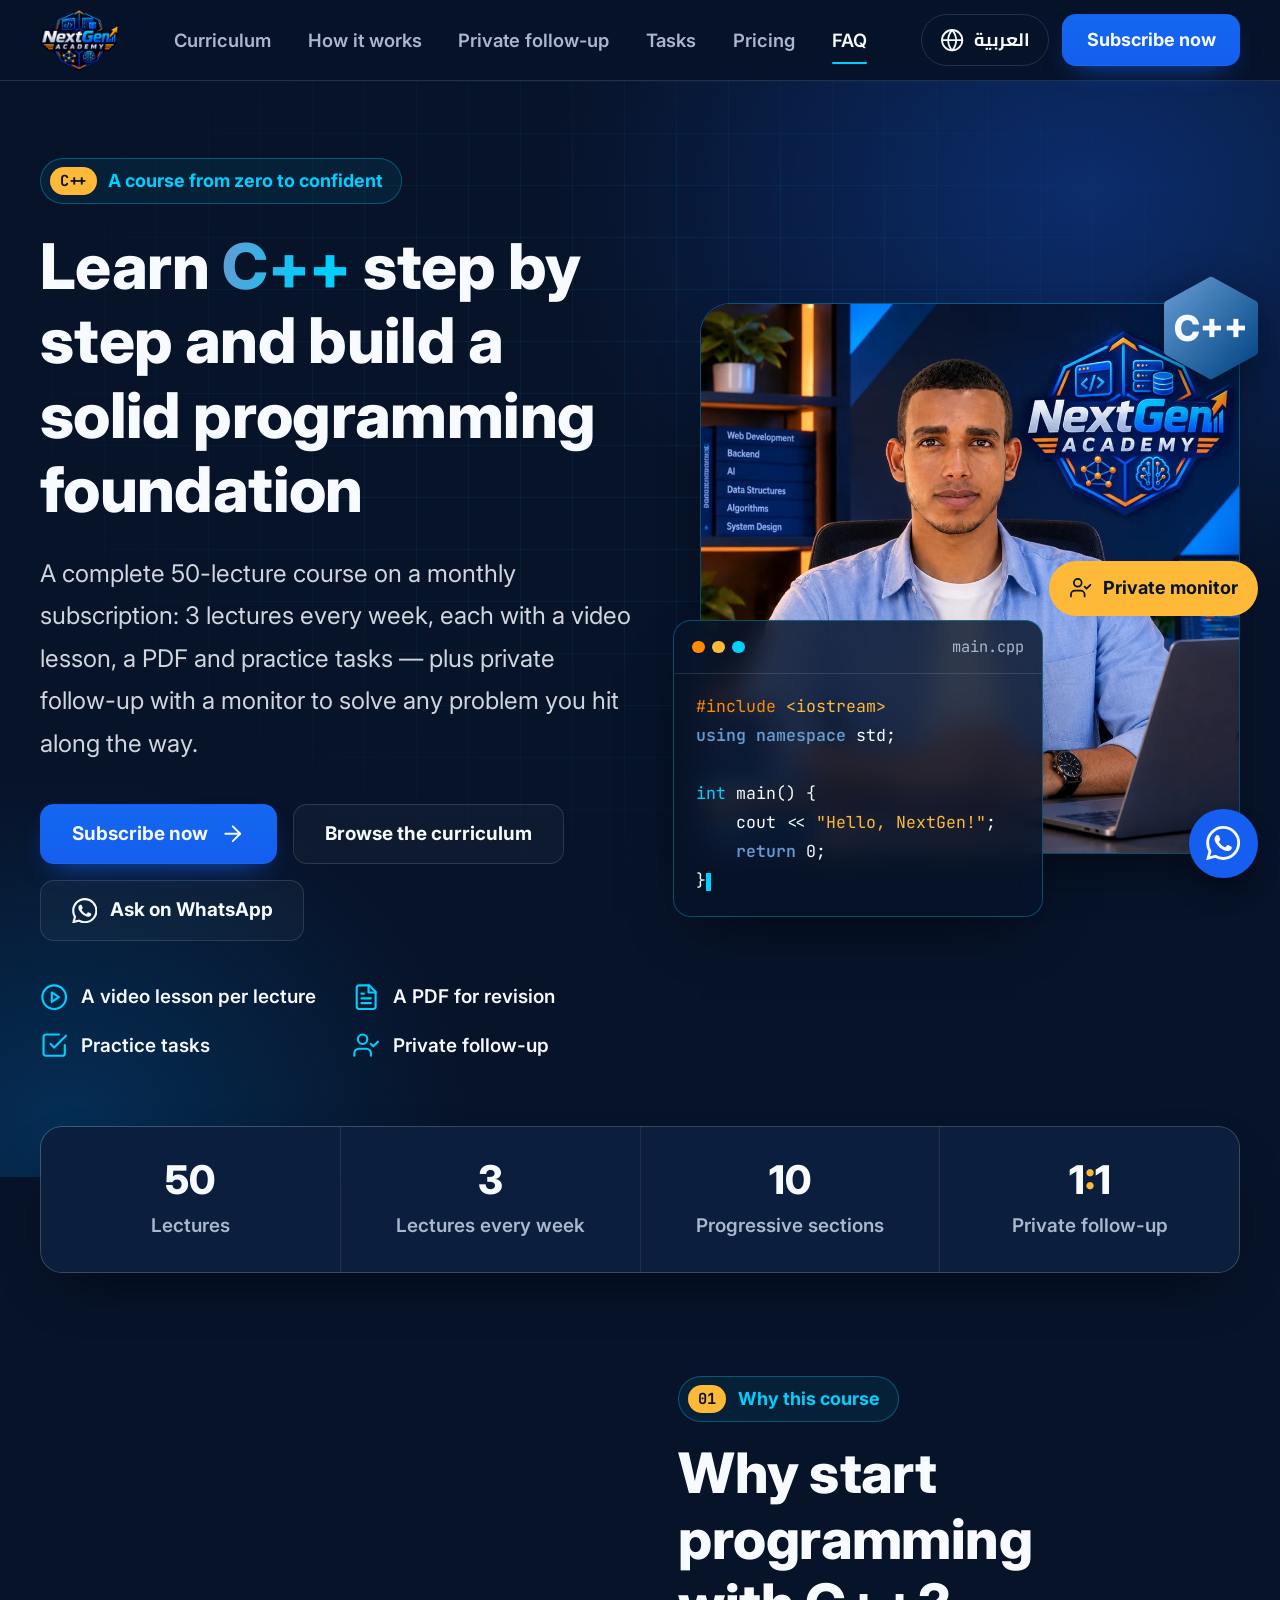
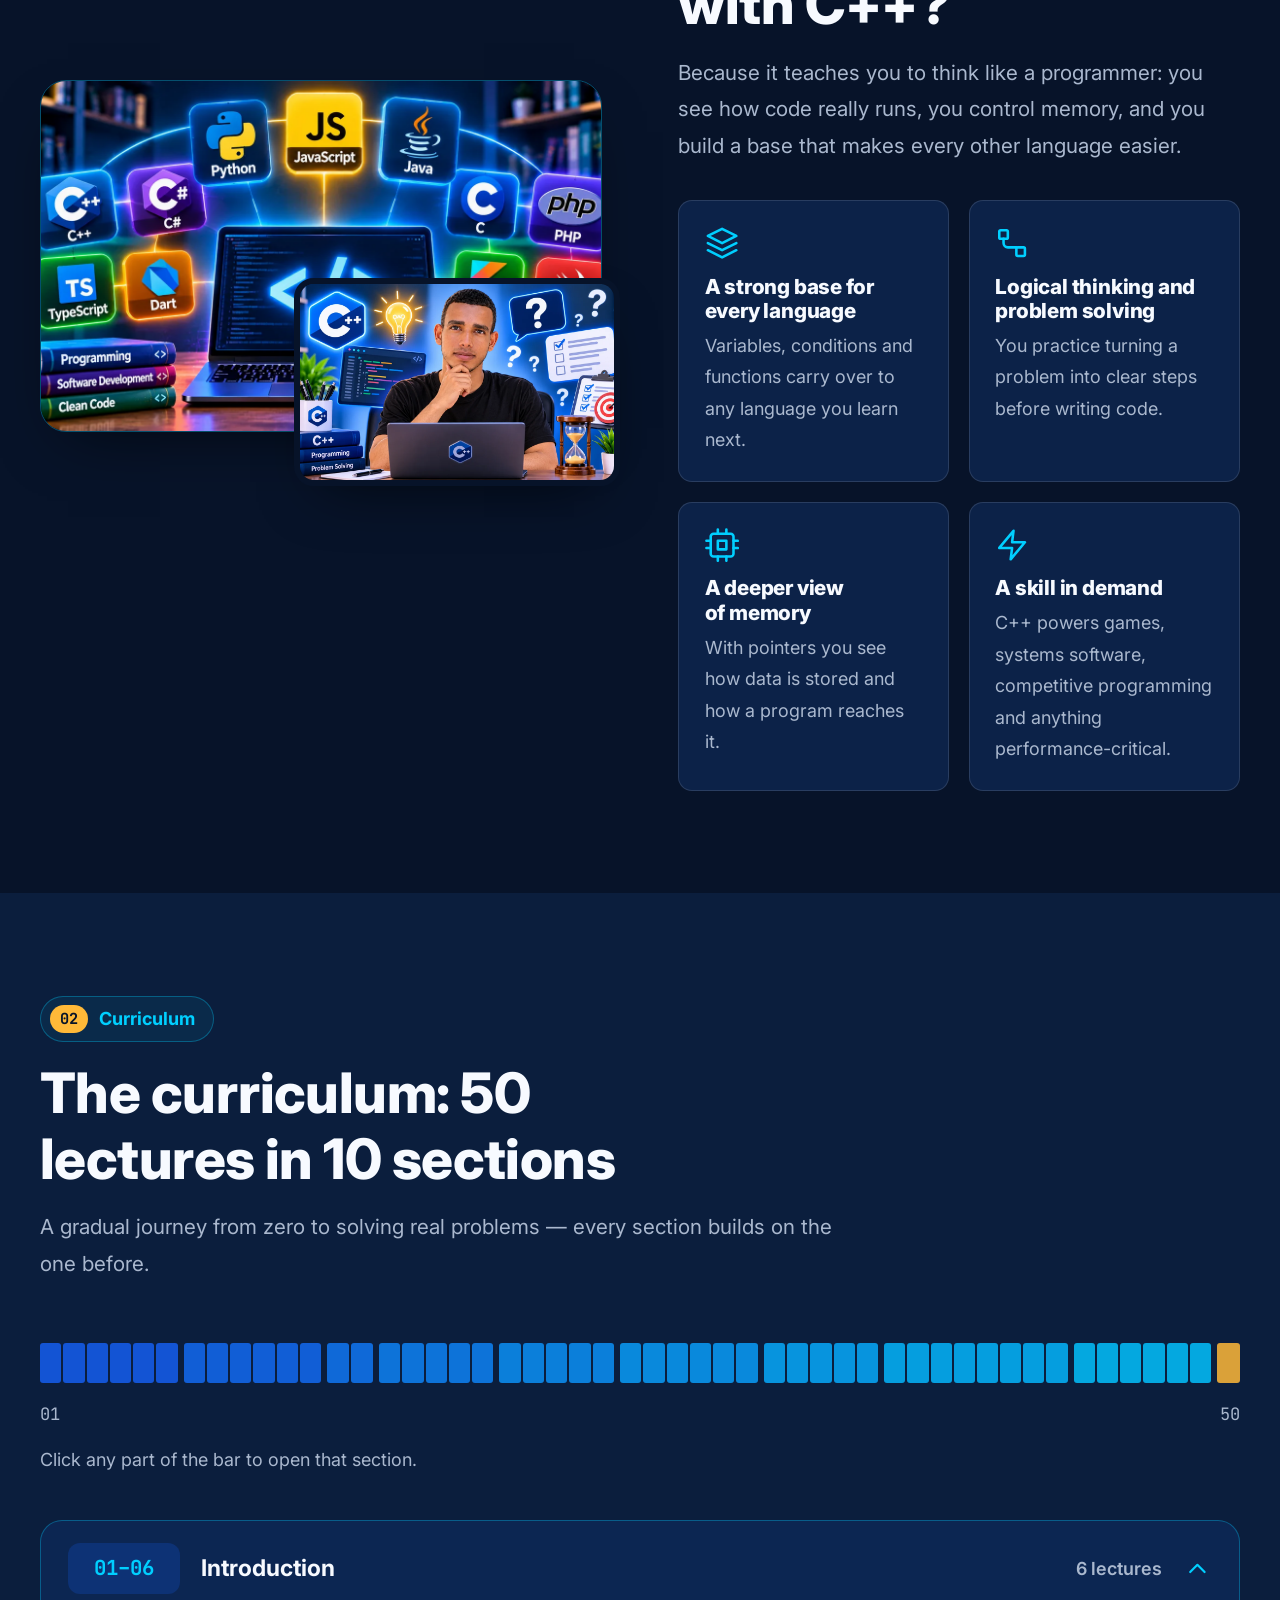
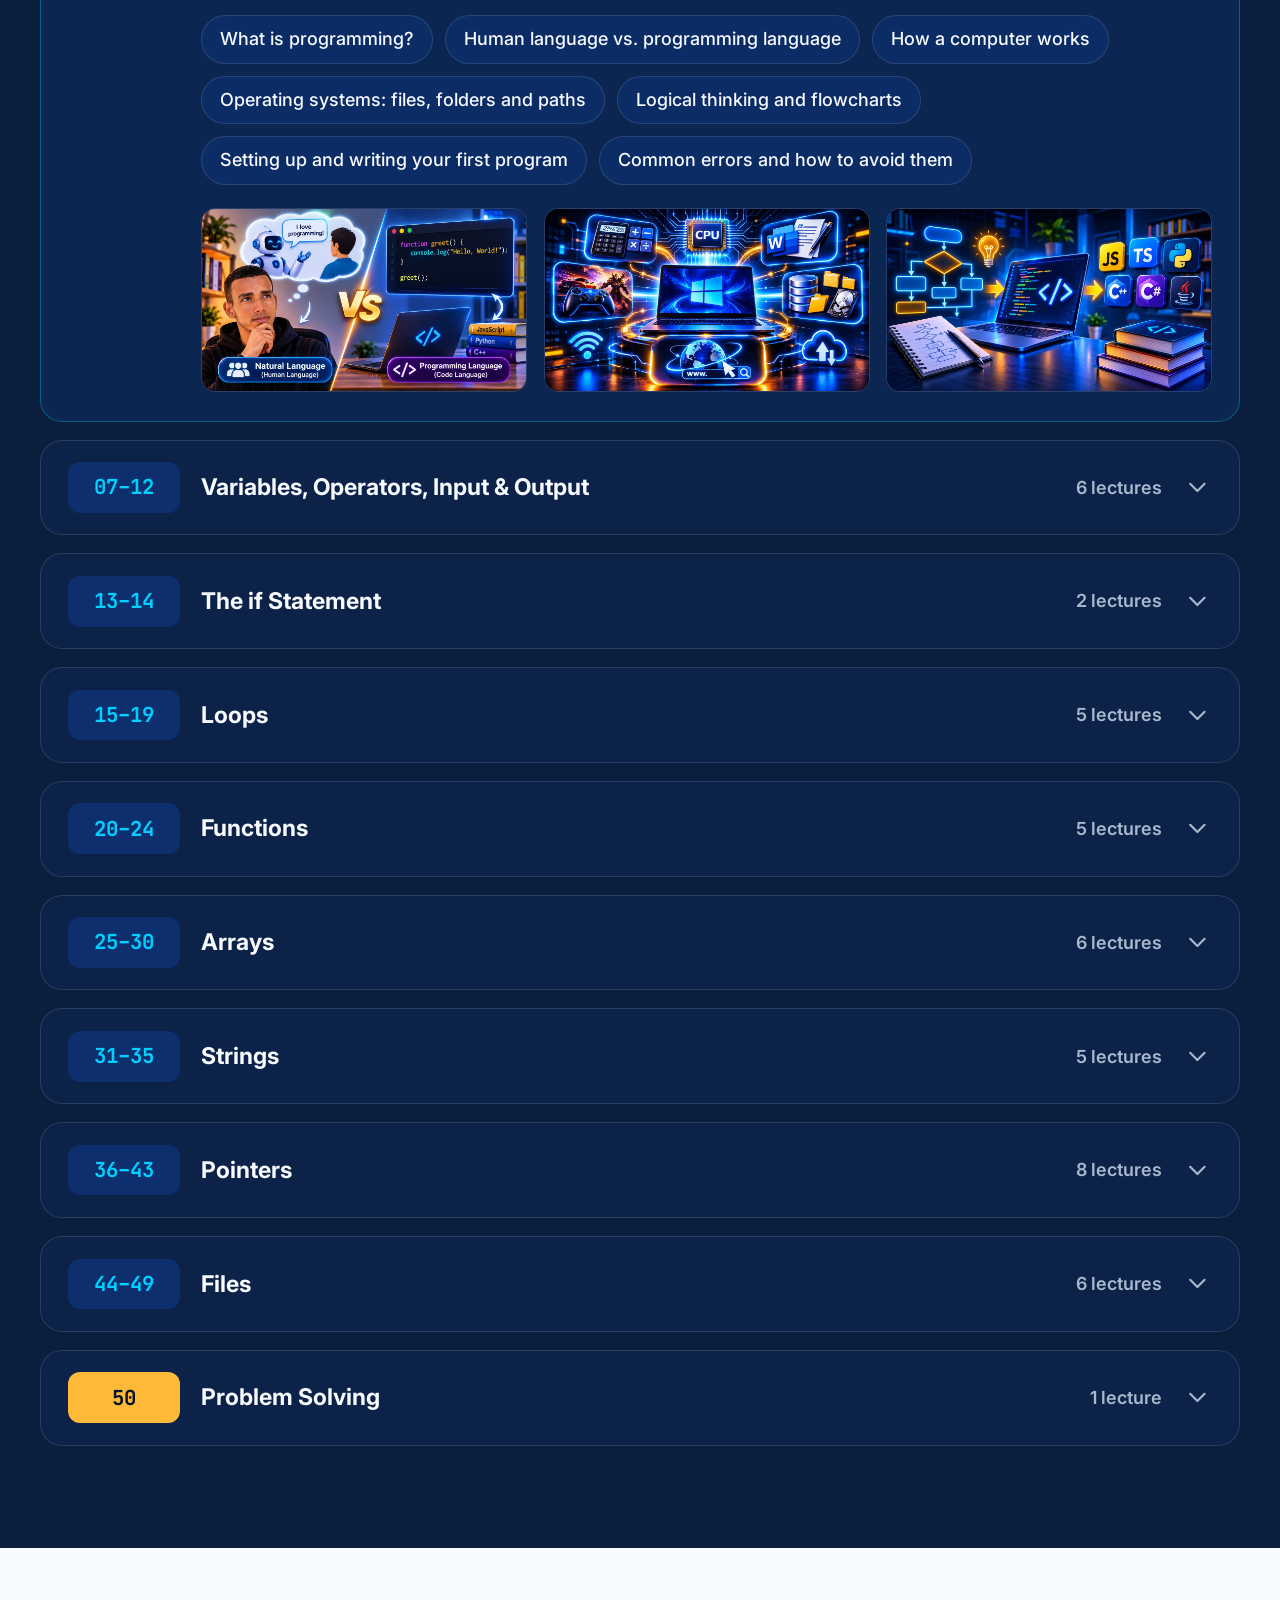
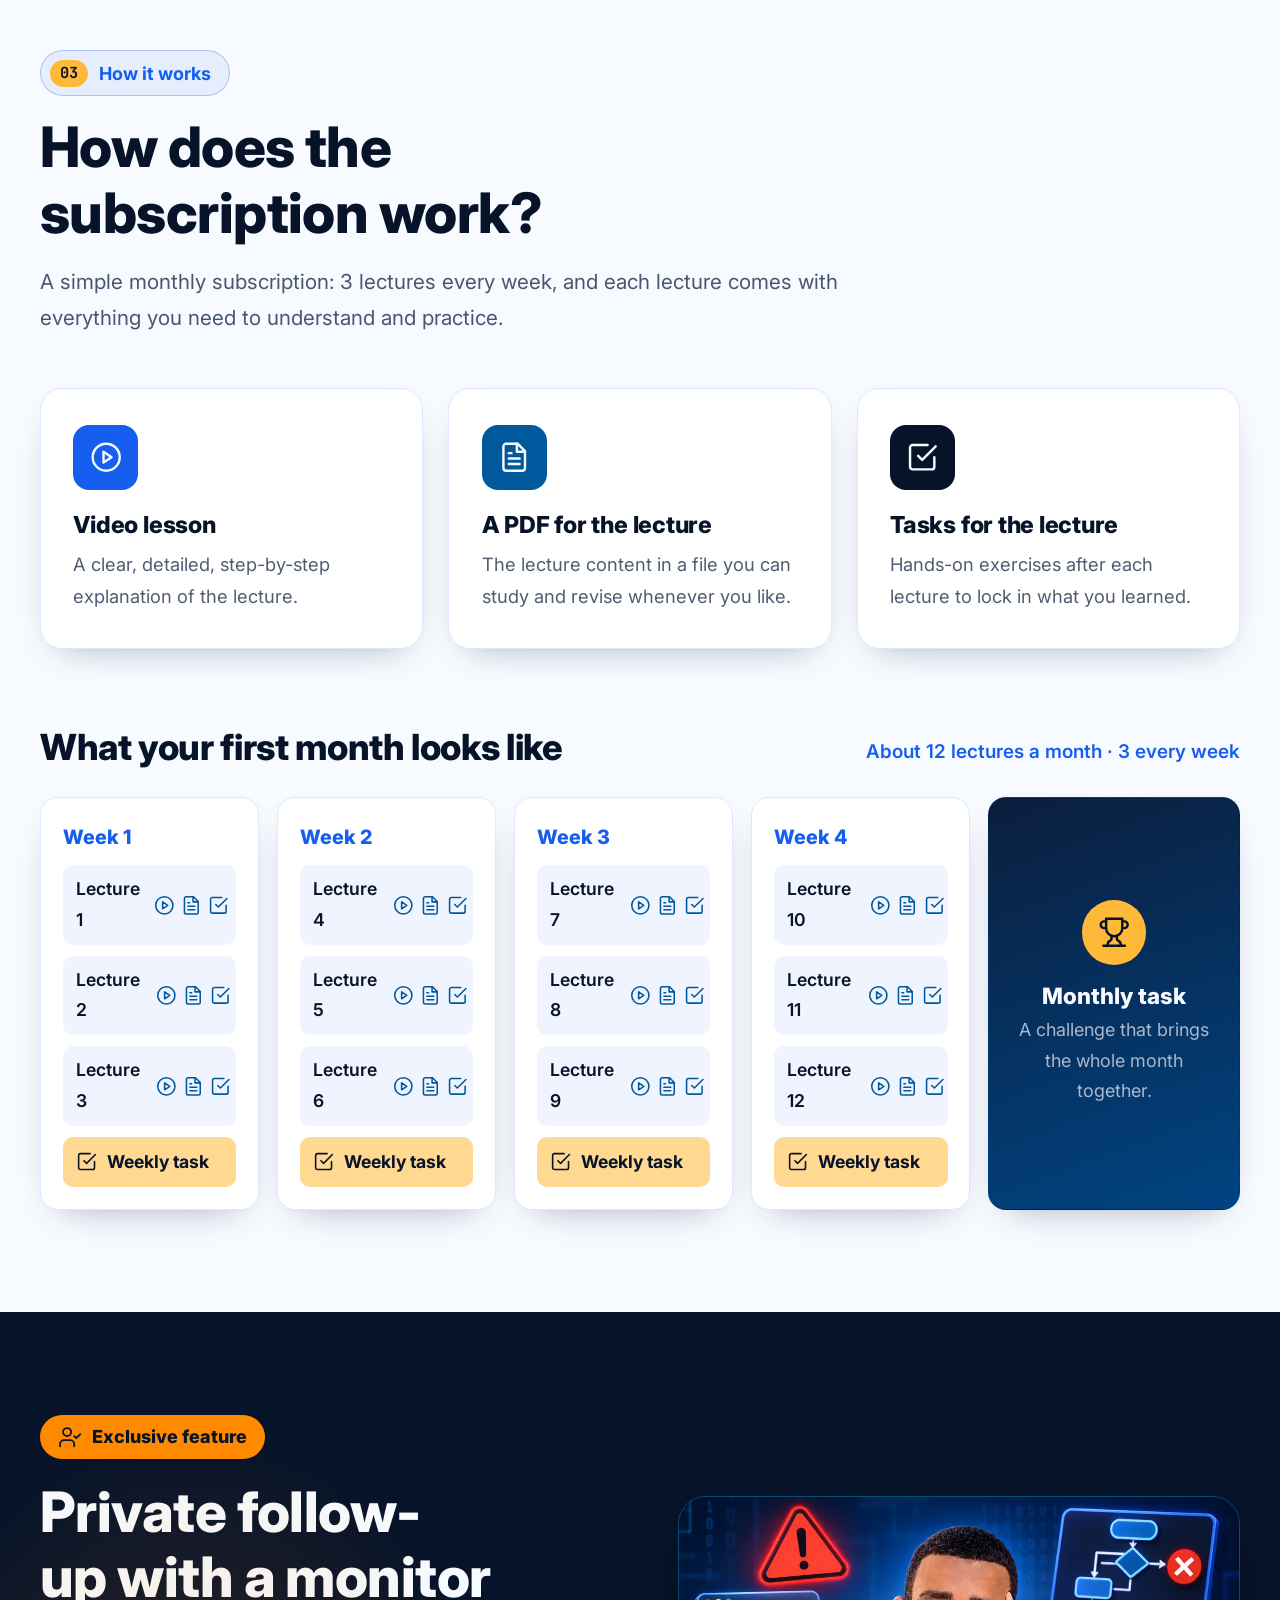
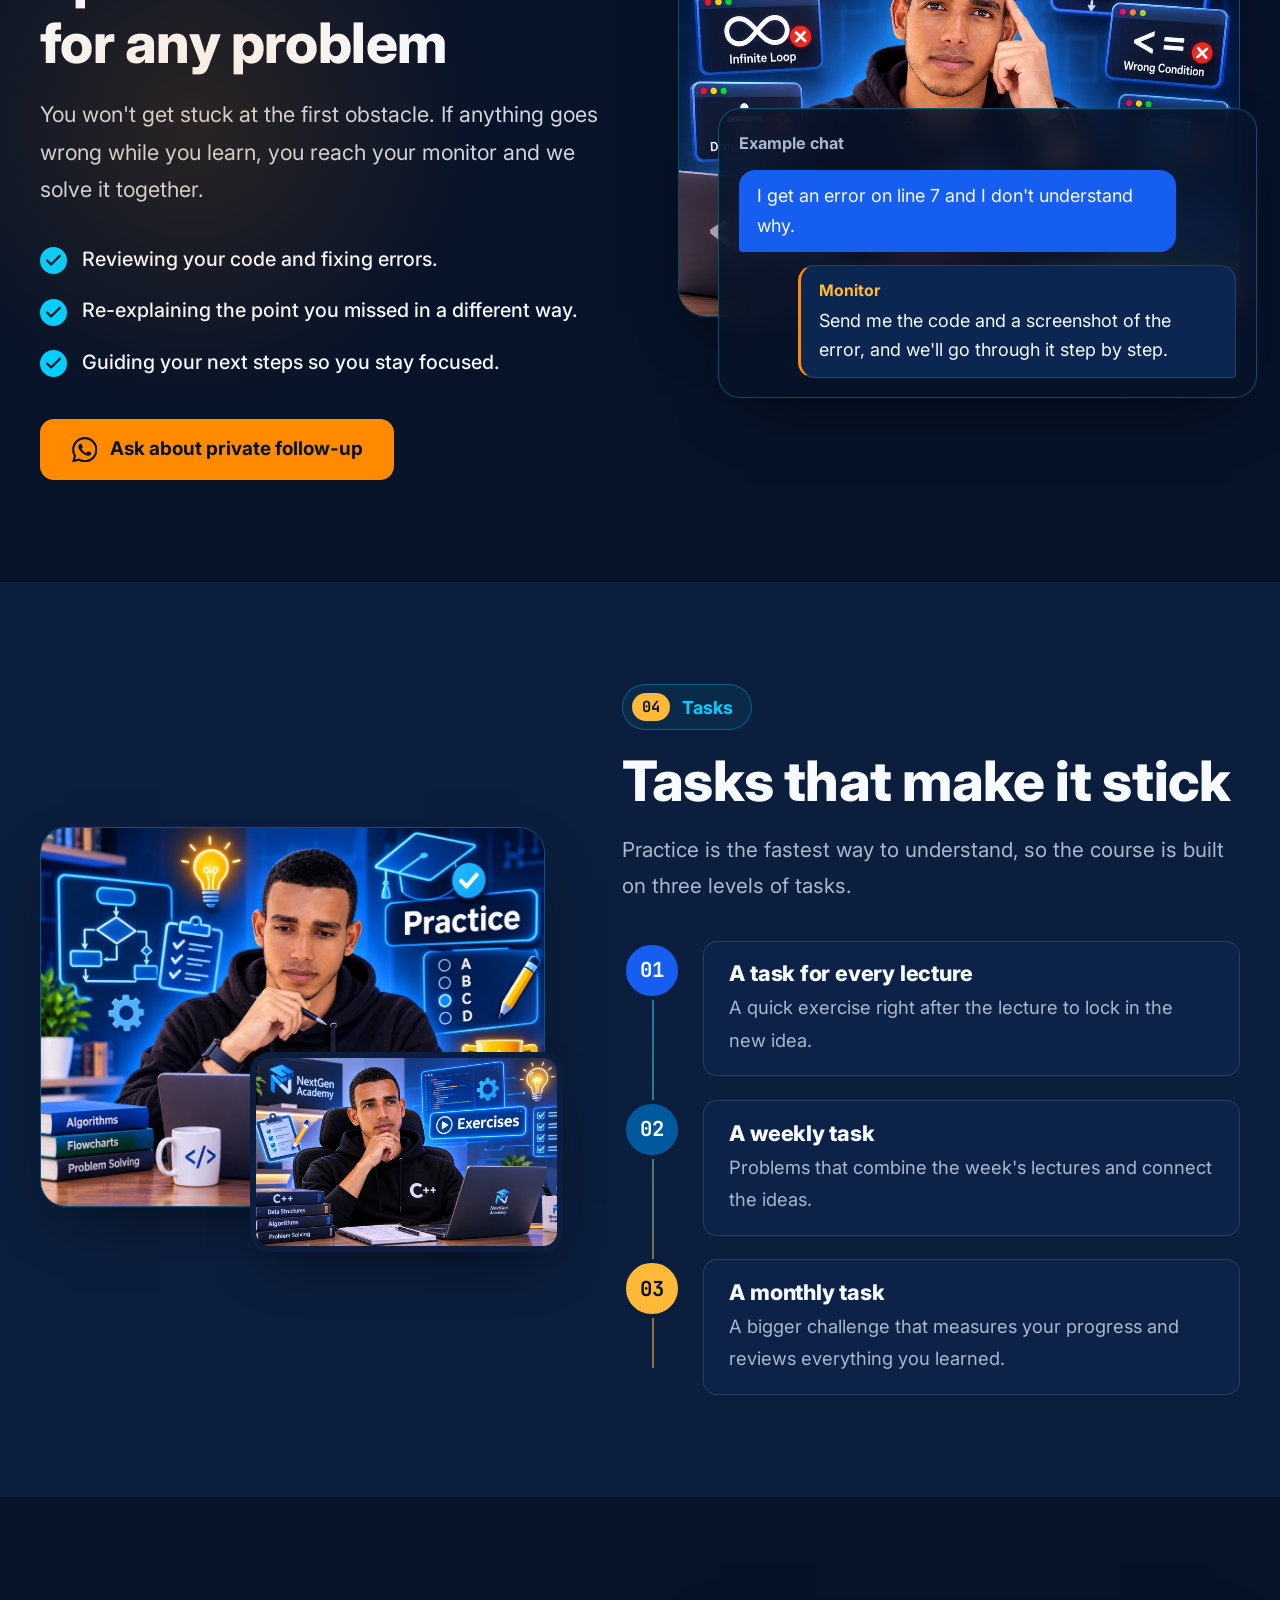
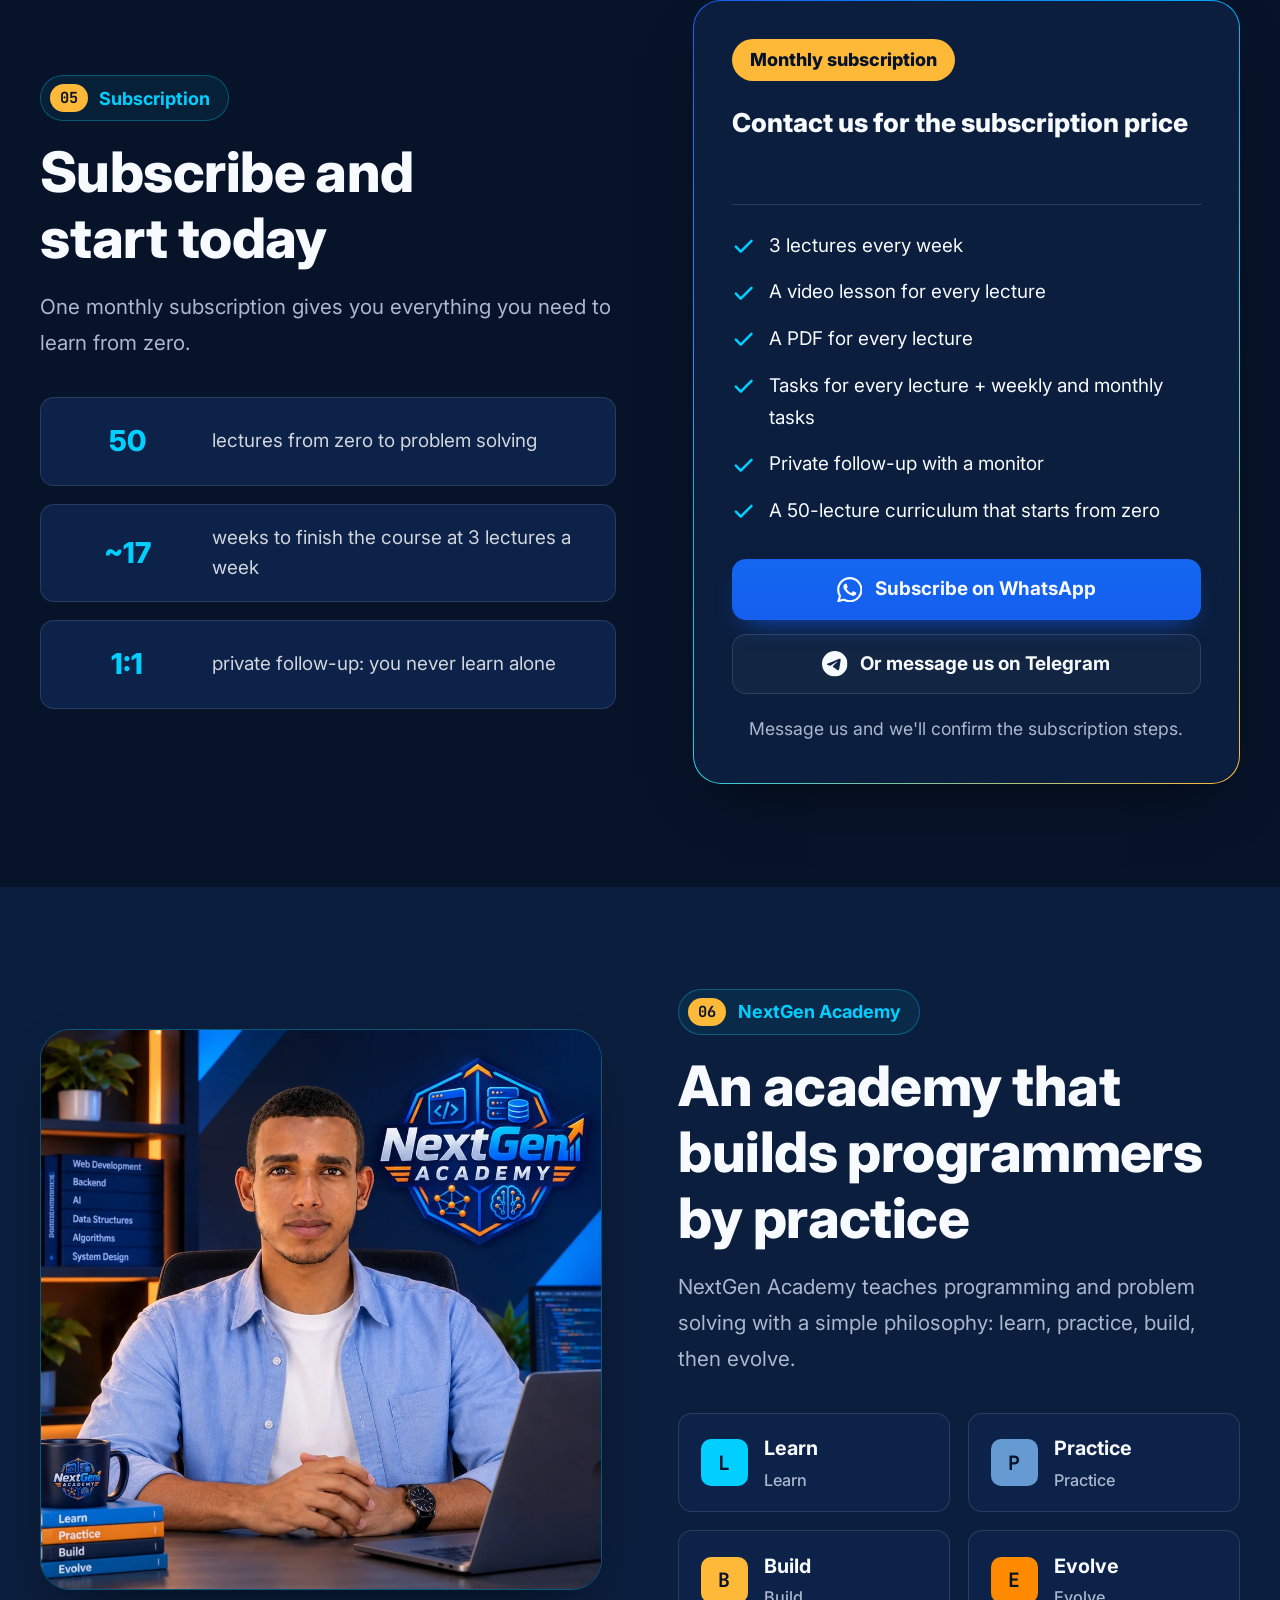
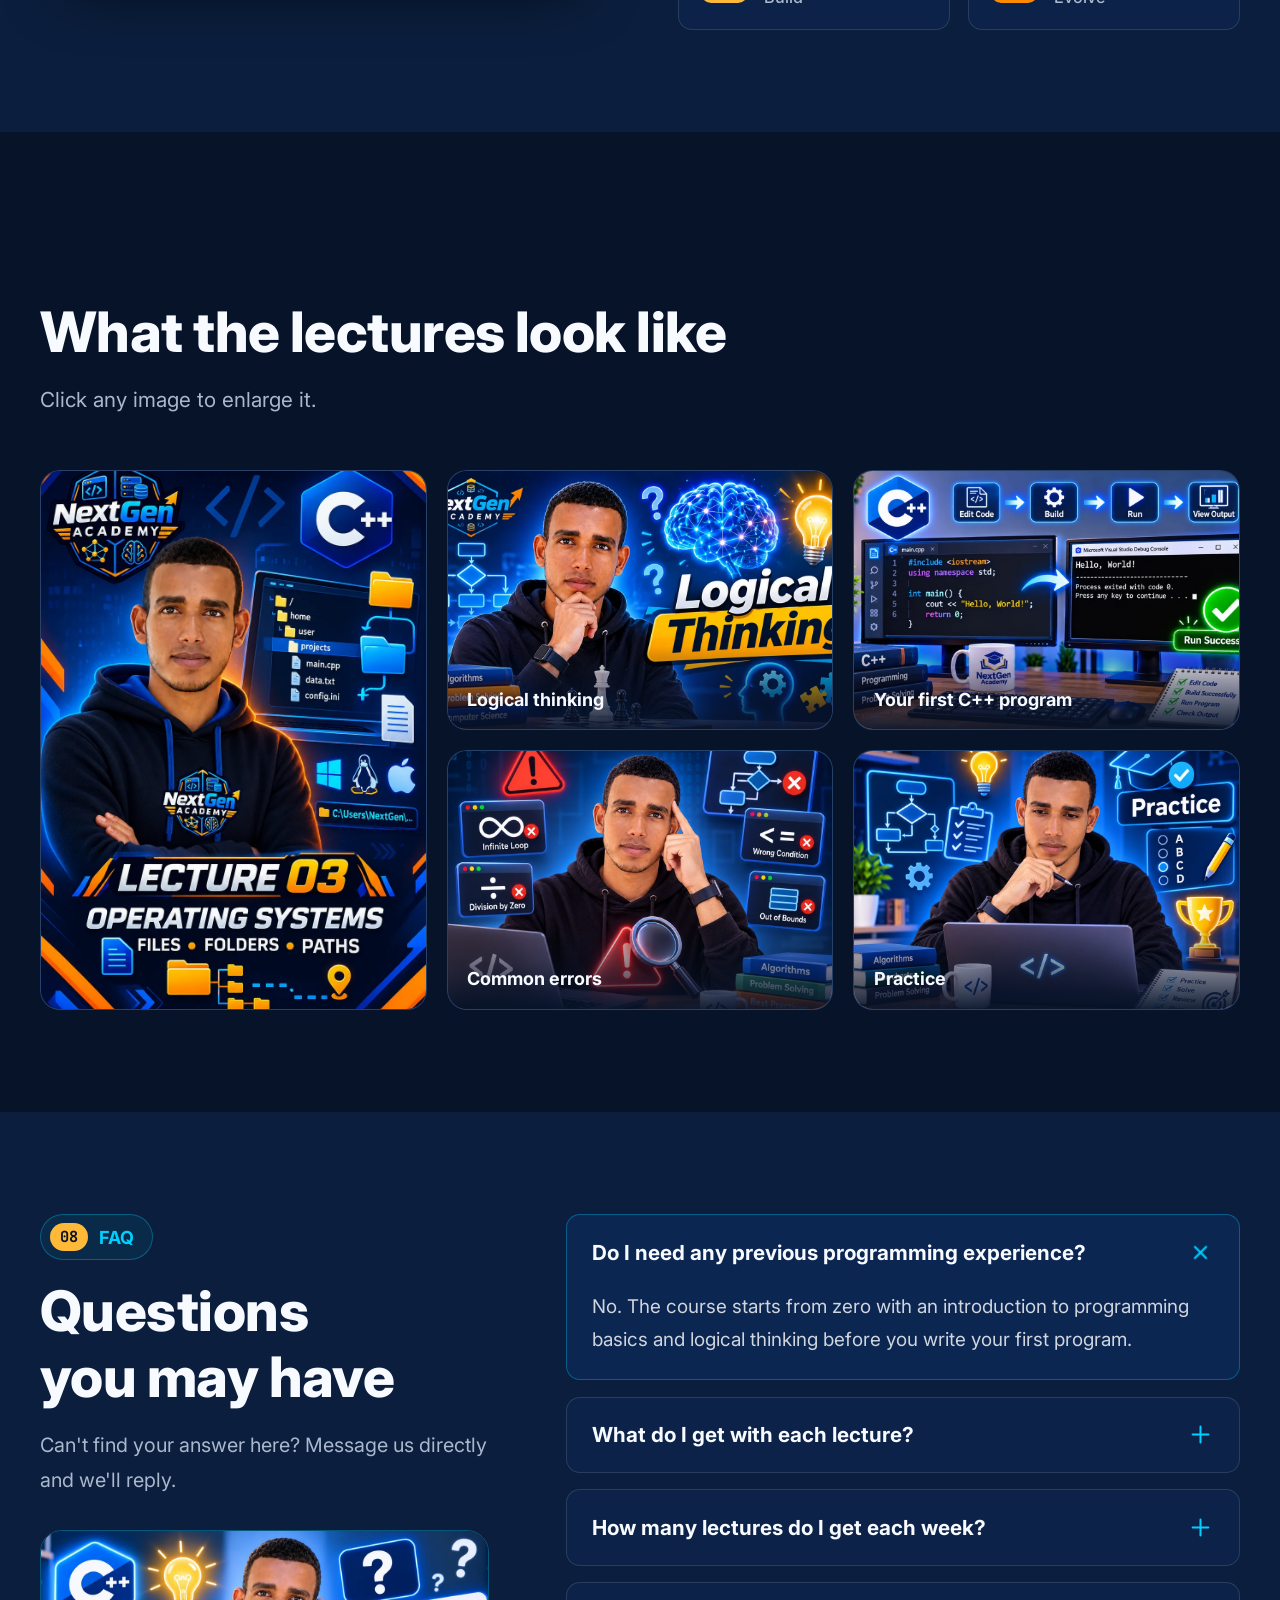
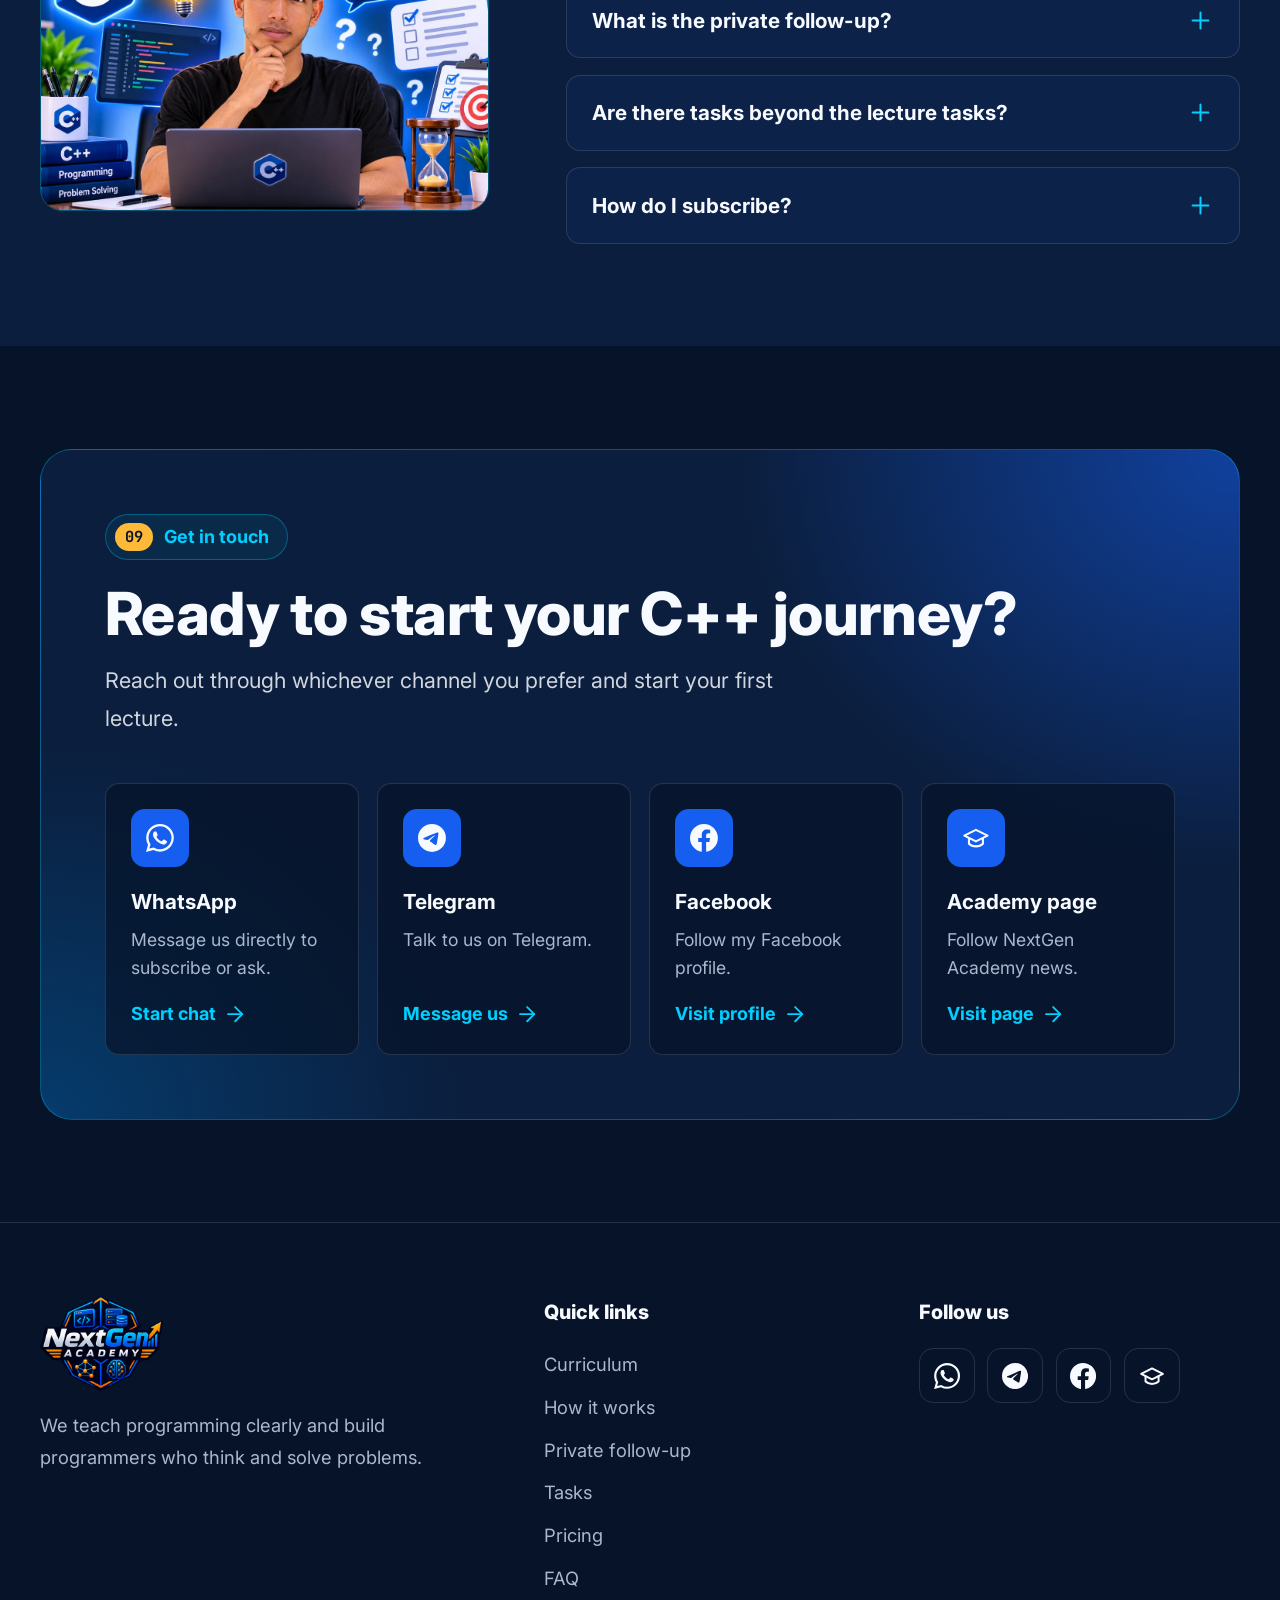
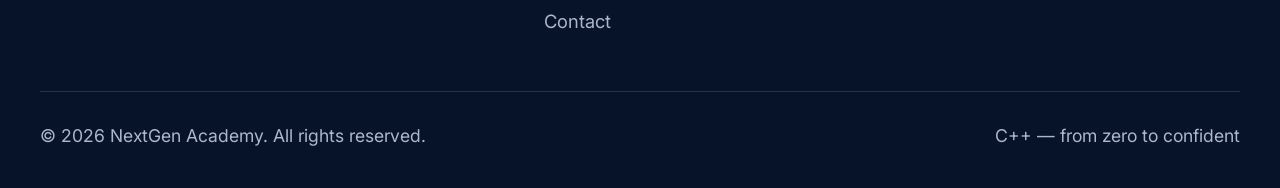
==== en.html @ 46f6c07d "Add files via upload" ====
<!DOCTYPE html>
<html lang="en" dir="ltr">
<head>
<meta charset="utf-8">
<meta name="viewport" content="width=device-width, initial-scale=1">
<title>C++ Course — From Zero to Confident | NextGen Academy</title>
<meta name="description" content="A complete 50-lecture C++ course: basics, variables, conditions, loops, functions, arrays, strings, pointers and files. Monthly subscription, 3 lectures a week (video + PDF + tasks) and private follow-up with a monitor.">
<meta name="theme-color" content="#071329">
<meta property="og:type" content="website">
<meta property="og:site_name" content="NextGen Academy">
<meta property="og:title" content="C++ Course — From Zero to Confident | NextGen Academy">
<meta property="og:description" content="50 lectures, 3 a week, video + PDF + tasks, and private follow-up with a monitor.">
<!-- بعد رفع الموقع: ضع هنا الرابط الكامل للصورة / After hosting, use the full image URL: https://YOUR-DOMAIN/assets/images/instructor.webp -->
<meta property="og:image" content="assets/images/instructor.webp">
<link rel="icon" type="image/png" href="assets/images/favicon.png">
<link rel="apple-touch-icon" href="assets/images/favicon.png">
<link rel="preconnect" href="https://fonts.googleapis.com">
<link rel="preconnect" href="https://fonts.gstatic.com" crossorigin>
<link href="https://fonts.googleapis.com/css2?family=Cairo:wght@400;500;600;700;800&family=Inter:wght@400;500;600;700;800&family=JetBrains+Mono:wght@500;700&display=swap" rel="stylesheet">
<link rel="stylesheet" href="css/style.css">
<script type="application/ld+json">
{"@context":"https://schema.org","@type":"Course","name":"C++ Course — From Zero to Confident","description":"A complete 50-lecture C++ course on a monthly subscription.","provider":{"@type":"Organization","name":"NextGen Academy"},"inLanguage":"en"}
</script>
</head>
<body>

<svg width="0" height="0" style="position:absolute" aria-hidden="true" focusable="false">
<symbol id="i-play" viewBox="0 0 24 24"><circle cx="12" cy="12" r="10"/><polygon points="10 8 16 12 10 16 10 8"/></symbol>
<symbol id="i-file" viewBox="0 0 24 24"><path d="M14.5 2H6a2 2 0 0 0-2 2v16a2 2 0 0 0 2 2h12a2 2 0 0 0 2-2V7.5L14.5 2z"/><polyline points="14 2 14 8 20 8"/><line x1="16" y1="13" x2="8" y2="13"/><line x1="16" y1="17" x2="8" y2="17"/><line x1="10" y1="9" x2="8" y2="9"/></symbol>
<symbol id="i-tasks" viewBox="0 0 24 24"><polyline points="9 11 12 14 22 4"/><path d="M21 12v7a2 2 0 0 1-2 2H5a2 2 0 0 1-2-2V5a2 2 0 0 1 2-2h11"/></symbol>
<symbol id="i-user" viewBox="0 0 24 24"><path d="M16 21v-2a4 4 0 0 0-4-4H6a4 4 0 0 0-4 4v2"/><circle cx="9" cy="7" r="4"/><polyline points="16 11 18 13 22 9"/></symbol>
<symbol id="i-arrow" viewBox="0 0 24 24"><line x1="5" y1="12" x2="19" y2="12"/><polyline points="12 5 19 12 12 19"/></symbol>
<symbol id="i-check" viewBox="0 0 24 24"><polyline points="20 6 9 17 4 12"/></symbol>
<symbol id="i-menu" viewBox="0 0 24 24"><line x1="3" y1="12" x2="21" y2="12"/><line x1="3" y1="6" x2="21" y2="6"/><line x1="3" y1="18" x2="21" y2="18"/></symbol>
<symbol id="i-x" viewBox="0 0 24 24"><line x1="18" y1="6" x2="6" y2="18"/><line x1="6" y1="6" x2="18" y2="18"/></symbol>
<symbol id="i-plus" viewBox="0 0 24 24"><line x1="12" y1="5" x2="12" y2="19"/><line x1="5" y1="12" x2="19" y2="12"/></symbol>
<symbol id="i-chev" viewBox="0 0 24 24"><polyline points="6 9 12 15 18 9"/></symbol>
<symbol id="i-cap" viewBox="0 0 24 24"><path d="M22 10 12 5 2 10l10 5 10-5z"/><path d="M6 12v5c3 3 9 3 12 0v-5"/></symbol>
<symbol id="i-trophy" viewBox="0 0 24 24"><path d="M6 9H4.5a2.5 2.5 0 0 1 0-5H6"/><path d="M18 9h1.5a2.5 2.5 0 0 0 0-5H18"/><path d="M4 22h16"/><path d="M10 14.66V17c0 .55-.47.98-.97 1.21C7.85 18.75 7 20.24 7 22"/><path d="M14 14.66V17c0 .55.47.98.97 1.21C16.15 18.75 17 20.24 17 22"/><path d="M18 2H6v7a6 6 0 0 0 12 0V2Z"/></symbol>
<symbol id="i-globe" viewBox="0 0 24 24"><circle cx="12" cy="12" r="10"/><line x1="2" y1="12" x2="22" y2="12"/><path d="M12 2a15.3 15.3 0 0 1 4 10 15.3 15.3 0 0 1-4 10 15.3 15.3 0 0 1-4-10 15.3 15.3 0 0 1 4-10z"/></symbol>
<symbol id="i-layers" viewBox="0 0 24 24"><polygon points="12 2 2 7 12 12 22 7 12 2"/><polyline points="2 17 12 22 22 17"/><polyline points="2 12 12 17 22 12"/></symbol>
<symbol id="i-flow" viewBox="0 0 24 24"><rect x="3" y="3" width="6" height="6" rx="1"/><rect x="15" y="15" width="6" height="6" rx="1"/><path d="M6 9v3a3 3 0 0 0 3 3h6"/></symbol>
<symbol id="i-cpu" viewBox="0 0 24 24"><rect x="4" y="4" width="16" height="16" rx="2"/><rect x="9" y="9" width="6" height="6"/><path d="M9 1v3M15 1v3M9 20v3M15 20v3M20 9h3M20 14h3M1 9h3M1 14h3"/></symbol>
<symbol id="i-zap" viewBox="0 0 24 24"><polygon points="13 2 3 14 12 14 11 22 21 10 12 10 13 2"/></symbol>
<symbol id="i-wa" viewBox="0 0 24 24"><path d="M17.472 14.382c-.297-.149-1.758-.867-2.03-.967-.273-.099-.471-.148-.67.15-.197.297-.767.966-.94 1.164-.173.199-.347.223-.644.075-.297-.15-1.255-.463-2.39-1.475-.883-.788-1.48-1.761-1.653-2.059-.173-.297-.018-.458.13-.606.134-.133.298-.347.446-.52.149-.174.198-.298.298-.497.099-.198.05-.371-.025-.52-.075-.149-.669-1.612-.916-2.207-.242-.579-.487-.5-.669-.51-.173-.008-.371-.01-.57-.01-.198 0-.52.074-.792.372-.272.297-1.04 1.016-1.04 2.479 0 1.462 1.065 2.875 1.213 3.074.149.198 2.096 3.2 5.077 4.487.709.306 1.262.489 1.694.625.712.227 1.36.195 1.871.118.571-.085 1.758-.719 2.006-1.413.248-.694.248-1.289.173-1.413-.074-.124-.272-.198-.57-.347m-5.421 7.403h-.004a9.87 9.87 0 01-5.031-1.378l-.361-.214-3.741.982.998-3.648-.235-.374a9.86 9.86 0 01-1.51-5.26c.001-5.45 4.436-9.884 9.888-9.884 2.64 0 5.122 1.03 6.988 2.898a9.825 9.825 0 012.893 6.994c-.003 5.45-4.437 9.884-9.885 9.884m8.413-18.297A11.815 11.815 0 0012.05 0C5.495 0 .16 5.335.157 11.892c0 2.096.547 4.142 1.588 5.945L.057 24l6.305-1.654a11.882 11.882 0 005.683 1.448h.005c6.554 0 11.89-5.335 11.893-11.893a11.821 11.821 0 00-3.48-8.413z"/></symbol>
<symbol id="i-fb" viewBox="0 0 24 24"><path d="M24 12.073c0-6.627-5.373-12-12-12s-12 5.373-12 12c0 5.99 4.388 10.954 10.125 11.854v-8.385H7.078v-3.47h3.047V9.43c0-3.007 1.792-4.669 4.533-4.669 1.312 0 2.686.235 2.686.235v2.953H15.83c-1.491 0-1.956.925-1.956 1.874v2.25h3.328l-.532 3.47h-2.796v8.385C19.612 23.027 24 18.062 24 12.073z"/></symbol>
<symbol id="i-tg" viewBox="0 0 24 24"><path d="M11.944 0A12 12 0 0 0 0 12a12 12 0 0 0 12 12 12 12 0 0 0 12-12A12 12 0 0 0 12 0a12 12 0 0 0-.056 0zm4.962 7.224c.1-.002.321.023.465.14a.506.506 0 0 1 .171.325c.016.093.036.306.02.472-.18 1.898-.962 6.502-1.36 8.627-.168.9-.499 1.201-.82 1.23-.696.065-1.225-.46-1.9-.902-1.056-.693-1.653-1.124-2.678-1.8-1.185-.78-.417-1.21.258-1.91.177-.184 3.247-2.977 3.307-3.23.007-.032.014-.15-.056-.212s-.174-.041-.249-.024c-.106.024-1.793 1.14-5.061 3.345-.48.33-.913.49-1.302.48-.428-.008-1.252-.241-1.865-.44-.752-.245-1.349-.374-1.297-.789.027-.216.325-.437.893-.663 3.498-1.524 5.83-2.529 6.998-3.014 3.332-1.386 4.025-1.627 4.476-1.635z"/></symbol>
</svg>

<a class="skip-link" href="#main">Skip to content</a>

<header class="site-header">
  <div class="container nav-inner">
    <a class="brand" href="#home" aria-label="NextGen Academy"><img src="assets/images/logo.png" alt="NextGen Academy" width="78" height="62"></a>
    <nav class="nav-links" id="nav-links" aria-label="Main navigation"><a href="#curriculum">Curriculum</a><a href="#how">How it works</a><a href="#private">Private follow-up</a><a href="#tasks">Tasks</a><a href="#pricing">Pricing</a><a href="#faq">FAQ</a></nav>
    <div class="nav-actions">
      <a class="lang-switch" href="index.html" hreflang="ar" lang="ar" data-lang-switch><svg class="icon" aria-hidden="true"><use href="#i-globe"/></svg><span>العربية</span></a>
      <a class="btn btn-primary btn-sm" href="#pricing">Subscribe now</a>
      <button class="menu-toggle" type="button" aria-expanded="false" aria-controls="nav-links" aria-label="Menu"><svg class="icon i-open" aria-hidden="true"><use href="#i-menu"/></svg><svg class="icon i-close" aria-hidden="true"><use href="#i-x"/></svg></button>
    </div>
  </div>
</header>

<main id="main">

<!-- ============ HERO ============ -->
<section class="hero" id="home">
  <div class="blueprint" aria-hidden="true"></div>
  <div class="container hero-grid">
    <div>
      <span class="eyebrow reveal"><span class="num">C++</span>A course from zero to confident</span>
      <h1 class="reveal" style="--d:.05s">Learn <span class='grad'>C++</span> step by step and build a solid programming foundation</h1>
      <p class="lead reveal" style="--d:.1s">A complete 50-lecture course on a monthly subscription: 3 lectures every week, each with a video lesson, a PDF and practice tasks — plus private follow-up with a monitor to solve any problem you hit along the way.</p>
      <div class="hero-cta reveal" style="--d:.15s">
        <a class="btn btn-primary" href="#pricing">Subscribe now<svg class="icon i-arrow" aria-hidden="true"><use href="#i-arrow"/></svg></a>
        <a class="btn btn-ghost" href="#curriculum">Browse the curriculum</a>
        <a class="btn btn-ghost" href="https://wa.me/201104534626" target="_blank" rel="noopener noreferrer" data-social="whatsapp"><svg class="icon icon--fill" aria-hidden="true"><use href="#i-wa"/></svg>Ask on WhatsApp</a>
      </div>
      <ul class="hero-facts reveal" style="--d:.2s">
        <li><svg class="icon" aria-hidden="true"><use href="#i-play"/></svg>A video lesson per lecture</li>
        <li><svg class="icon" aria-hidden="true"><use href="#i-file"/></svg>A PDF for revision</li>
        <li><svg class="icon" aria-hidden="true"><use href="#i-tasks"/></svg>Practice tasks</li>
        <li><svg class="icon" aria-hidden="true"><use href="#i-user"/></svg>Private follow-up</li>
      </ul>
    </div>

    <div class="hero-visual reveal" style="--d:.12s">
      <svg class="hex-badge" viewBox="0 0 100 100" role="img" aria-label="C++" style="direction:ltr">
        <defs><linearGradient id="hg" x1="0" y1="0" x2="1" y2="1"><stop offset="0" stop-color="#659AD2"/><stop offset="1" stop-color="#004482"/></linearGradient></defs>
        <polygon points="50,6 90,28 90,72 50,94 10,72 10,28" fill="url(#hg)" stroke="url(#hg)" stroke-width="7" stroke-linejoin="round"/>
        <text x="50" y="62" text-anchor="middle" font-family="Inter, Arial, sans-serif" font-weight="800" font-size="33" fill="#F7FAFF">C++</text>
      </svg>
      <div class="portrait"><img src="assets/images/instructor.webp" width="1000" height="1000" alt="The course instructor at NextGen Academy"></div>
      <div class="code-card" aria-hidden="true">
        <div class="bar"><i></i><i></i><i></i><span>main.cpp</span></div>
        <pre class="code"><span class="ln"><span class="tk-pp">#include</span> <span class="tk-str">&lt;iostream&gt;</span></span><span class="ln"><span class="tk-kw">using namespace</span> std;</span><span class="ln">&nbsp;</span><span class="ln"><span class="tk-ty">int</span> <span class="tk-fn">main</span>() {</span><span class="ln">    cout &lt;&lt; <span class="tk-str">"Hello, NextGen!"</span>;</span><span class="ln">    <span class="tk-kw">return</span> 0;</span><span class="ln">}<span class="caret"></span></span></pre>
      </div>
      <span class="float-chip"><svg class="icon" aria-hidden="true"><use href="#i-user"/></svg>Private monitor</span>
    </div>
  </div>
</section>

<div class="container stats-wrap">
  <div class="stats reveal">
    <div class="stat"><span class="n"><span data-count="50">50</span></span><span class="l">Lectures</span></div>
    <div class="stat"><span class="n"><span data-count="3">3</span></span><span class="l">Lectures every week</span></div>
    <div class="stat"><span class="n"><span data-count="10">10</span></span><span class="l">Progressive sections</span></div>
    <div class="stat"><span class="n">1<em>:</em>1</span><span class="l">Private follow-up</span></div>
  </div>
</div>

<!-- ============ WHY C++ ============ -->
<section class="section" id="why">
  <div class="container split">
    <div class="collage reveal">
      <div class="main"><img src="assets/images/languages.webp" loading="lazy" alt="Popular programming languages"></div>
      <div class="sub"><img src="assets/images/questions.webp" loading="lazy" alt="Beginner questions about programming"></div>
    </div>
    <div>
      <div class="sec-head" style="margin-bottom:0">
        <span class="eyebrow reveal"><span class="num">01</span>Why this course</span>
        <h2 class="reveal">Why start programming with C++?</h2>
        <p class="reveal">Because it teaches you to think like a programmer: you see how code really runs, you control memory, and you build a base that makes every other language easier.</p>
      </div>
      <div class="why-grid"><article class="why-card reveal" style="--d:0.00s"><svg class="icon" aria-hidden="true"><use href="#i-layers"/></svg><h3>A strong base for every language</h3><p>Variables, conditions and functions carry over to any language you learn next.</p></article><article class="why-card reveal" style="--d:0.07s"><svg class="icon" aria-hidden="true"><use href="#i-flow"/></svg><h3>Logical thinking and problem solving</h3><p>You practice turning a problem into clear steps before writing code.</p></article><article class="why-card reveal" style="--d:0.14s"><svg class="icon" aria-hidden="true"><use href="#i-cpu"/></svg><h3>A deeper view of memory</h3><p>With pointers you see how data is stored and how a program reaches it.</p></article><article class="why-card reveal" style="--d:0.21s"><svg class="icon" aria-hidden="true"><use href="#i-zap"/></svg><h3>A skill in demand</h3><p>C++ powers games, systems software, competitive programming and anything performance-critical.</p></article></div>
    </div>
  </div>
</section>

<!-- ============ CURRICULUM ============ -->
<section class="section section--mid" id="curriculum">
  <div class="container">
    <div class="sec-head">
      <span class="eyebrow reveal"><span class="num">02</span>Curriculum</span>
      <h2 class="reveal">The curriculum: 50 lectures in 10 sections</h2>
      <p class="reveal">A gradual journey from zero to solving real problems — every section builds on the one before.</p>
    </div>
    <div class="roadmap reveal">
      <div class="roadmap-bar" role="group" aria-label="Map of the 50 lectures"><button type="button" class="rm-group" style="--n:6;--i:0" data-target="mod-1" title="01–06 · Introduction" aria-label="Section 1: 01–06"><i></i><i></i><i></i><i></i><i></i><i></i></button><button type="button" class="rm-group" style="--n:6;--i:1" data-target="mod-2" title="07–12 · Variables, Operators, Input &amp; Output" aria-label="Section 2: 07–12"><i></i><i></i><i></i><i></i><i></i><i></i></button><button type="button" class="rm-group" style="--n:2;--i:2" data-target="mod-3" title="13–14 · The if Statement" aria-label="Section 3: 13–14"><i></i><i></i></button><button type="button" class="rm-group" style="--n:5;--i:3" data-target="mod-4" title="15–19 · Loops" aria-label="Section 4: 15–19"><i></i><i></i><i></i><i></i><i></i></button><button type="button" class="rm-group" style="--n:5;--i:4" data-target="mod-5" title="20–24 · Functions" aria-label="Section 5: 20–24"><i></i><i></i><i></i><i></i><i></i></button><button type="button" class="rm-group" style="--n:6;--i:5" data-target="mod-6" title="25–30 · Arrays" aria-label="Section 6: 25–30"><i></i><i></i><i></i><i></i><i></i><i></i></button><button type="button" class="rm-group" style="--n:5;--i:6" data-target="mod-7" title="31–35 · Strings" aria-label="Section 7: 31–35"><i></i><i></i><i></i><i></i><i></i></button><button type="button" class="rm-group" style="--n:8;--i:7" data-target="mod-8" title="36–43 · Pointers" aria-label="Section 8: 36–43"><i></i><i></i><i></i><i></i><i></i><i></i><i></i><i></i></button><button type="button" class="rm-group" style="--n:6;--i:8" data-target="mod-9" title="44–49 · Files" aria-label="Section 9: 44–49"><i></i><i></i><i></i><i></i><i></i><i></i></button><button type="button" class="rm-group is-last" style="--n:1;--i:9" data-target="mod-10" title="50 · Problem Solving" aria-label="Section 10: 50"><i></i></button></div>
      <div class="roadmap-legend" aria-hidden="true"><span>01</span><span>50</span></div>
      <p class="roadmap-hint">Click any part of the bar to open that section.</p>
    </div>
    <div class="modules">
<details class="module" id="mod-1" name="curriculum" open>
  <summary>
    <span class="m-range">01–06</span>
    <span class="m-title">Introduction</span>
    <span class="m-count">6 lectures</span>
    <svg class="icon m-chev" aria-hidden="true"><use href="#i-chev"/></svg>
  </summary>
  <div class="m-body"><ul class="topics"><li>What is programming?</li><li>Human language vs. programming language</li><li>How a computer works</li><li>Operating systems: files, folders and paths</li><li>Logical thinking and flowcharts</li><li>Setting up and writing your first program</li><li>Common errors and how to avoid them</li></ul><div class="m-thumbs"><img src="assets/images/natural-vs-code.webp" loading="lazy" alt="Human language vs. programming language"><img src="assets/images/os.webp" loading="lazy" alt="How a computer and its operating system work"><img src="assets/images/flow.webp" loading="lazy" alt="From idea to code"></div></div>
</details>
<details class="module" id="mod-2" name="curriculum">
  <summary>
    <span class="m-range">07–12</span>
    <span class="m-title">Variables, Operators, Input &amp; Output</span>
    <span class="m-count">6 lectures</span>
    <svg class="icon m-chev" aria-hidden="true"><use href="#i-chev"/></svg>
  </summary>
  <div class="m-body"><ul class="topics"><li>Data types and variables</li><li><code class="code-inline">cin</code> and <code class="code-inline">cout</code></li><li>Arithmetic operators</li><li>Comparison and logical operators</li><li>Constants and type conversion</li></ul></div>
</details>
<details class="module" id="mod-3" name="curriculum">
  <summary>
    <span class="m-range">13–14</span>
    <span class="m-title">The if Statement</span>
    <span class="m-count">2 lectures</span>
    <svg class="icon m-chev" aria-hidden="true"><use href="#i-chev"/></svg>
  </summary>
  <div class="m-body"><ul class="topics"><li><code class="code-inline">if</code> and <code class="code-inline">else</code></li><li><code class="code-inline">else if</code> and multiple conditions</li><li>Nested conditions</li><li>Combining conditions with <code class="code-inline">&amp;&amp;</code> and <code class="code-inline">||</code></li></ul></div>
</details>
<details class="module" id="mod-4" name="curriculum">
  <summary>
    <span class="m-range">15–19</span>
    <span class="m-title">Loops</span>
    <span class="m-count">5 lectures</span>
    <svg class="icon m-chev" aria-hidden="true"><use href="#i-chev"/></svg>
  </summary>
  <div class="m-body"><ul class="topics"><li><code class="code-inline">for</code> loops</li><li><code class="code-inline">while</code> loops</li><li><code class="code-inline">do-while</code> loops</li><li>Nested loops</li><li><code class="code-inline">break</code> and <code class="code-inline">continue</code></li></ul></div>
</details>
<details class="module" id="mod-5" name="curriculum">
  <summary>
    <span class="m-range">20–24</span>
    <span class="m-title">Functions</span>
    <span class="m-count">5 lectures</span>
    <svg class="icon m-chev" aria-hidden="true"><use href="#i-chev"/></svg>
  </summary>
  <div class="m-body"><ul class="topics"><li>Defining and calling functions</li><li>Parameters and return values</li><li>Pass by value and by reference</li><li>Organizing a program with functions</li></ul></div>
</details>
<details class="module" id="mod-6" name="curriculum">
  <summary>
    <span class="m-range">25–30</span>
    <span class="m-title">Arrays</span>
    <span class="m-count">6 lectures</span>
    <svg class="icon m-chev" aria-hidden="true"><use href="#i-chev"/></svg>
  </summary>
  <div class="m-body"><ul class="topics"><li>Declaring arrays and accessing elements</li><li>Looping over arrays</li><li>Two-dimensional arrays</li><li>Basic searching and sorting</li><li>Arrays and functions</li></ul></div>
</details>
<details class="module" id="mod-7" name="curriculum">
  <summary>
    <span class="m-range">31–35</span>
    <span class="m-title">Strings</span>
    <span class="m-count">5 lectures</span>
    <svg class="icon m-chev" aria-hidden="true"><use href="#i-chev"/></svg>
  </summary>
  <div class="m-body"><ul class="topics"><li>Working with <code class="code-inline">string</code></li><li>Common string functions</li><li>Comparing, searching and replacing</li><li>Practical string exercises</li></ul></div>
</details>
<details class="module" id="mod-8" name="curriculum">
  <summary>
    <span class="m-range">36–43</span>
    <span class="m-title">Pointers</span>
    <span class="m-count">8 lectures</span>
    <svg class="icon m-chev" aria-hidden="true"><use href="#i-chev"/></svg>
  </summary>
  <div class="m-body"><ul class="topics"><li>Addresses and memory</li><li>Declaring and using pointers</li><li>Pointers and arrays</li><li>Pointers and functions</li><li>Dynamic memory with <code class="code-inline">new</code> and <code class="code-inline">delete</code></li></ul></div>
</details>
<details class="module" id="mod-9" name="curriculum">
  <summary>
    <span class="m-range">44–49</span>
    <span class="m-title">Files</span>
    <span class="m-count">6 lectures</span>
    <svg class="icon m-chev" aria-hidden="true"><use href="#i-chev"/></svg>
  </summary>
  <div class="m-body"><ul class="topics"><li>Reading from files</li><li>Writing to files</li><li>Working with <code class="code-inline">fstream</code></li><li>Practical file exercises</li></ul></div>
</details>
<details class="module is-final" id="mod-10" name="curriculum">
  <summary>
    <span class="m-range">50</span>
    <span class="m-title">Problem Solving</span>
    <span class="m-count">1 lecture</span>
    <svg class="icon m-chev" aria-hidden="true"><use href="#i-chev"/></svg>
  </summary>
  <div class="m-body"><ul class="topics"><li>Breaking a problem into steps</li><li>Projects that combine every section</li><li>Final review</li></ul></div>
</details></div>
  </div>
</section>

<!-- ============ HOW IT WORKS (light) ============ -->
<section class="section section--light" id="how">
  <div class="container">
    <div class="sec-head">
      <span class="eyebrow reveal"><span class="num">03</span>How it works</span>
      <h2 class="reveal">How does the subscription work?</h2>
      <p class="reveal">A simple monthly subscription: 3 lectures every week, and each lecture comes with everything you need to understand and practice.</p>
    </div>
    <div class="deliver">
      <article class="deliver-card reveal"><div class="ico"><svg class="icon" aria-hidden="true"><use href="#i-play"/></svg></div><h3>Video lesson</h3><p>A clear, detailed, step-by-step explanation of the lecture.</p></article>
      <article class="deliver-card reveal" style="--d:.08s"><div class="ico"><svg class="icon" aria-hidden="true"><use href="#i-file"/></svg></div><h3>A PDF for the lecture</h3><p>The lecture content in a file you can study and revise whenever you like.</p></article>
      <article class="deliver-card reveal" style="--d:.16s"><div class="ico"><svg class="icon" aria-hidden="true"><use href="#i-tasks"/></svg></div><h3>Tasks for the lecture</h3><p>Hands-on exercises after each lecture to lock in what you learned.</p></article>
    </div>
    <div class="month">
      <div class="month-head reveal">
        <h3>What your first month looks like</h3>
        <p>About 12 lectures a month · 3 every week</p>
      </div>
      <div class="weeks"><article class="week reveal" style="--d:0.06s"><h4>Week 1</h4><div class="lec"><span>Lecture 1</span><span class="mini" role="img" aria-label="Video, PDF and task"><svg class="icon" aria-hidden="true"><use href="#i-play"/></svg><svg class="icon" aria-hidden="true"><use href="#i-file"/></svg><svg class="icon" aria-hidden="true"><use href="#i-tasks"/></svg></span></div><div class="lec"><span>Lecture 2</span><span class="mini" role="img" aria-label="Video, PDF and task"><svg class="icon" aria-hidden="true"><use href="#i-play"/></svg><svg class="icon" aria-hidden="true"><use href="#i-file"/></svg><svg class="icon" aria-hidden="true"><use href="#i-tasks"/></svg></span></div><div class="lec"><span>Lecture 3</span><span class="mini" role="img" aria-label="Video, PDF and task"><svg class="icon" aria-hidden="true"><use href="#i-play"/></svg><svg class="icon" aria-hidden="true"><use href="#i-file"/></svg><svg class="icon" aria-hidden="true"><use href="#i-tasks"/></svg></span></div>
<div class="wk-task"><svg class="icon" aria-hidden="true"><use href="#i-tasks"/></svg><span>Weekly task</span></div></article><article class="week reveal" style="--d:0.12s"><h4>Week 2</h4><div class="lec"><span>Lecture 4</span><span class="mini" role="img" aria-label="Video, PDF and task"><svg class="icon" aria-hidden="true"><use href="#i-play"/></svg><svg class="icon" aria-hidden="true"><use href="#i-file"/></svg><svg class="icon" aria-hidden="true"><use href="#i-tasks"/></svg></span></div><div class="lec"><span>Lecture 5</span><span class="mini" role="img" aria-label="Video, PDF and task"><svg class="icon" aria-hidden="true"><use href="#i-play"/></svg><svg class="icon" aria-hidden="true"><use href="#i-file"/></svg><svg class="icon" aria-hidden="true"><use href="#i-tasks"/></svg></span></div><div class="lec"><span>Lecture 6</span><span class="mini" role="img" aria-label="Video, PDF and task"><svg class="icon" aria-hidden="true"><use href="#i-play"/></svg><svg class="icon" aria-hidden="true"><use href="#i-file"/></svg><svg class="icon" aria-hidden="true"><use href="#i-tasks"/></svg></span></div>
<div class="wk-task"><svg class="icon" aria-hidden="true"><use href="#i-tasks"/></svg><span>Weekly task</span></div></article><article class="week reveal" style="--d:0.18s"><h4>Week 3</h4><div class="lec"><span>Lecture 7</span><span class="mini" role="img" aria-label="Video, PDF and task"><svg class="icon" aria-hidden="true"><use href="#i-play"/></svg><svg class="icon" aria-hidden="true"><use href="#i-file"/></svg><svg class="icon" aria-hidden="true"><use href="#i-tasks"/></svg></span></div><div class="lec"><span>Lecture 8</span><span class="mini" role="img" aria-label="Video, PDF and task"><svg class="icon" aria-hidden="true"><use href="#i-play"/></svg><svg class="icon" aria-hidden="true"><use href="#i-file"/></svg><svg class="icon" aria-hidden="true"><use href="#i-tasks"/></svg></span></div><div class="lec"><span>Lecture 9</span><span class="mini" role="img" aria-label="Video, PDF and task"><svg class="icon" aria-hidden="true"><use href="#i-play"/></svg><svg class="icon" aria-hidden="true"><use href="#i-file"/></svg><svg class="icon" aria-hidden="true"><use href="#i-tasks"/></svg></span></div>
<div class="wk-task"><svg class="icon" aria-hidden="true"><use href="#i-tasks"/></svg><span>Weekly task</span></div></article><article class="week reveal" style="--d:0.24s"><h4>Week 4</h4><div class="lec"><span>Lecture 10</span><span class="mini" role="img" aria-label="Video, PDF and task"><svg class="icon" aria-hidden="true"><use href="#i-play"/></svg><svg class="icon" aria-hidden="true"><use href="#i-file"/></svg><svg class="icon" aria-hidden="true"><use href="#i-tasks"/></svg></span></div><div class="lec"><span>Lecture 11</span><span class="mini" role="img" aria-label="Video, PDF and task"><svg class="icon" aria-hidden="true"><use href="#i-play"/></svg><svg class="icon" aria-hidden="true"><use href="#i-file"/></svg><svg class="icon" aria-hidden="true"><use href="#i-tasks"/></svg></span></div><div class="lec"><span>Lecture 12</span><span class="mini" role="img" aria-label="Video, PDF and task"><svg class="icon" aria-hidden="true"><use href="#i-play"/></svg><svg class="icon" aria-hidden="true"><use href="#i-file"/></svg><svg class="icon" aria-hidden="true"><use href="#i-tasks"/></svg></span></div>
<div class="wk-task"><svg class="icon" aria-hidden="true"><use href="#i-tasks"/></svg><span>Weekly task</span></div></article><article class="week week--month reveal" style="--d:0.3s"><div class="trophy"><svg class="icon" aria-hidden="true"><use href="#i-trophy"/></svg></div>
<div><h4>Monthly task</h4><p>A challenge that brings the whole month together.</p></div></article></div>
    </div>
  </div>
</section>

<!-- ============ PRIVATE FOLLOW-UP ============ -->
<section class="section private" id="private">
  <div class="container split">
    <div>
      <span class="badge-private reveal"><svg class="icon" aria-hidden="true"><use href="#i-user"/></svg>Exclusive feature</span>
      <h2 class="reveal">Private follow-up with a monitor for any problem</h2>
      <p class="lead reveal">You won't get stuck at the first obstacle. If anything goes wrong while you learn, you reach your monitor and we solve it together.</p>
      <ul class="checks reveal">
        <li><svg class="icon" aria-hidden="true"><use href="#i-check"/></svg><span>Reviewing your code and fixing errors.</span></li>
        <li><svg class="icon" aria-hidden="true"><use href="#i-check"/></svg><span>Re-explaining the point you missed in a different way.</span></li>
        <li><svg class="icon" aria-hidden="true"><use href="#i-check"/></svg><span>Guiding your next steps so you stay focused.</span></li>
      </ul>
      <a class="btn btn-accent reveal" href="https://wa.me/201104534626" target="_blank" rel="noopener noreferrer" data-social="whatsapp"><svg class="icon icon--fill" aria-hidden="true"><use href="#i-wa"/></svg>Ask about private follow-up</a>
    </div>
    <div class="private-visual reveal" style="--d:.1s">
      <div class="frame"><img src="assets/images/errors.webp" loading="lazy" alt="Solving common programming errors"></div>
      <div class="chat" role="img" aria-label="Example of a private follow-up chat">
        <span class="tag">Example chat</span>
        <div class="bubble me">I get an error on line 7 and I don't understand why.</div>
        <div class="bubble mon"><b>Monitor</b>Send me the code and a screenshot of the error, and we'll go through it step by step.</div>
      </div>
    </div>
  </div>
</section>

<!-- ============ TASKS ============ -->
<section class="section section--mid" id="tasks">
  <div class="container tasks-grid">
    <div class="tasks-media reveal">
      <div class="a"><img src="assets/images/practice.webp" loading="lazy" alt="Hands-on practice with problems"></div>
      <div class="b"><img src="assets/images/exercises.webp" loading="lazy" alt="Course exercises"></div>
    </div>
    <div>
      <div class="sec-head" style="margin-bottom:0">
        <span class="eyebrow reveal"><span class="num">04</span>Tasks</span>
        <h2 class="reveal">Tasks that make it stick</h2>
        <p class="reveal">Practice is the fastest way to understand, so the course is built on three levels of tasks.</p>
      </div>
      <div class="ladder">
        <div class="step reveal"><span class="no">01</span><div class="body"><h3>A task for every lecture</h3><p>A quick exercise right after the lecture to lock in the new idea.</p></div></div>
        <div class="step reveal" style="--d:.08s"><span class="no">02</span><div class="body"><h3>A weekly task</h3><p>Problems that combine the week's lectures and connect the ideas.</p></div></div>
        <div class="step reveal" style="--d:.16s"><span class="no">03</span><div class="body"><h3>A monthly task</h3><p>A bigger challenge that measures your progress and reviews everything you learned.</p></div></div>
      </div>
    </div>
  </div>
</section>

<!-- ============ PRICING ============ -->
<section class="section" id="pricing">
  <div class="container pricing-grid">
    <div>
      <span class="eyebrow reveal"><span class="num">05</span>Subscription</span>
      <h2 class="reveal">Subscribe and start today</h2>
      <p class="lead reveal">One monthly subscription gives you everything you need to learn from zero.</p>
      <ul class="why-list">
        <li class="reveal"><strong>50</strong><span>lectures from zero to problem solving</span></li>
        <li class="reveal" style="--d:.07s"><strong>~17</strong><span>weeks to finish the course at 3 lectures a week</span></li>
        <li class="reveal" style="--d:.14s"><strong>1:1</strong><span>private follow-up: you never learn alone</span></li>
      </ul>
    </div>
    <div class="price-card reveal" style="--d:.1s">
      <span class="plan">Monthly subscription</span>
      <div class="price" data-price><span class="ask">Contact us for the subscription price</span></div>
      <ul>
        <li><svg class="icon" aria-hidden="true"><use href="#i-check"/></svg>3 lectures every week</li>
        <li><svg class="icon" aria-hidden="true"><use href="#i-check"/></svg>A video lesson for every lecture</li>
        <li><svg class="icon" aria-hidden="true"><use href="#i-check"/></svg>A PDF for every lecture</li>
        <li><svg class="icon" aria-hidden="true"><use href="#i-check"/></svg>Tasks for every lecture + weekly and monthly tasks</li>
        <li><svg class="icon" aria-hidden="true"><use href="#i-check"/></svg>Private follow-up with a monitor</li>
        <li><svg class="icon" aria-hidden="true"><use href="#i-check"/></svg>A 50-lecture curriculum that starts from zero</li>
      </ul>
      <div class="btns">
        <a class="btn btn-primary btn-block" href="https://wa.me/201104534626" target="_blank" rel="noopener noreferrer" data-social="whatsapp"><svg class="icon icon--fill" aria-hidden="true"><use href="#i-wa"/></svg>Subscribe on WhatsApp</a>
        <a class="btn btn-ghost btn-block" href="https://t.me/muh_syd" target="_blank" rel="noopener noreferrer" data-social="telegram"><svg class="icon icon--fill" aria-hidden="true"><use href="#i-tg"/></svg>Or message us on Telegram</a>
      </div>
      <p class="note">Message us and we'll confirm the subscription steps.</p>
    </div>
  </div>
</section>

<!-- ============ ACADEMY ============ -->
<section class="section section--mid academy" id="academy">
  <div class="container split">
    <div class="academy-visual reveal"><div class="frame"><img src="assets/images/instructor.webp" loading="lazy" alt="The instructor at NextGen Academy"></div></div>
    <div>
      <span class="eyebrow reveal"><span class="num">06</span>NextGen Academy</span>
      <h2 class="reveal">An academy that builds programmers by practice</h2>
      <p class="lead reveal">NextGen Academy teaches programming and problem solving with a simple philosophy: learn, practice, build, then evolve.</p>
      <ul class="values reveal">
        <li><b>L</b><span>Learn<small>Learn</small></span></li>
        <li><b>P</b><span>Practice<small>Practice</small></span></li>
        <li><b>B</b><span>Build<small>Build</small></span></li>
        <li><b>E</b><span>Evolve<small>Evolve</small></span></li>
      </ul>
    </div>
  </div>
</section>

<!-- ============ GALLERY ============ -->
<section class="section" id="gallery">
  <div class="container">
    <div class="sec-head">
      <span class="eyebrow reveal"><span class="num">07</span>A look inside</span>
      <h2 class="reveal">What the lectures look like</h2>
      <p class="reveal">Click any image to enlarge it.</p>
    </div>
    <div class="gallery"><button type="button" class="shot tall reveal" style="--d:0.00s" data-caption="Lecture 3 · Operating systems: files, folders and paths"><img src="assets/images/lecture-03.webp" loading="lazy" alt="Lecture 3 cover"></button><button type="button" class="shot  reveal" style="--d:0.05s" data-caption="Logical thinking"><img src="assets/images/logical-thinking.webp" loading="lazy" alt="Logical thinking lecture"><span class="cap">Logical thinking</span></button><button type="button" class="shot  reveal" style="--d:0.10s" data-caption="Your first C++ program"><img src="assets/images/hello-world.webp" loading="lazy" alt="Writing and running the first program"><span class="cap">Your first C++ program</span></button><button type="button" class="shot  reveal" style="--d:0.15s" data-caption="Common errors"><img src="assets/images/errors.webp" loading="lazy" alt="Common programming errors"><span class="cap">Common errors</span></button><button type="button" class="shot  reveal" style="--d:0.20s" data-caption="Practice"><img src="assets/images/practice.webp" loading="lazy" alt="Hands-on practice"><span class="cap">Practice</span></button></div>
  </div>
  <dialog id="lightbox" class="lightbox" aria-label="Image preview">
    <button class="lb-close" type="button" aria-label="Close"><svg class="icon" aria-hidden="true"><use href="#i-x"/></svg></button>
    <img alt="">
    <p class="lb-cap"></p>
  </dialog>
</section>

<!-- ============ FAQ ============ -->
<section class="section section--mid" id="faq">
  <div class="container faq-grid">
    <div class="faq-side">
      <span class="eyebrow reveal"><span class="num">08</span>FAQ</span>
      <h2 class="reveal">Questions you may have</h2>
      <p class="reveal">Can't find your answer here? Message us directly and we'll reply.</p>
      <img class="reveal" src="assets/images/questions.webp" loading="lazy" alt="">
    </div>
    <div class="faq-list"><details class="faq reveal" name="faq" open><summary><span>Do I need any previous programming experience?</span><svg class="icon plus" aria-hidden="true"><use href="#i-plus"/></svg></summary><div class="ans">No. The course starts from zero with an introduction to programming basics and logical thinking before you write your first program.</div></details><details class="faq reveal" name="faq"><summary><span>What do I get with each lecture?</span><svg class="icon plus" aria-hidden="true"><use href="#i-plus"/></svg></summary><div class="ans">A video lesson, a PDF for the lecture, and practice tasks to apply what you learned.</div></details><details class="faq reveal" name="faq"><summary><span>How many lectures do I get each week?</span><svg class="icon plus" aria-hidden="true"><use href="#i-plus"/></svg></summary><div class="ans">Three lectures every week. At that pace the full course (50 lectures) takes about 17 weeks.</div></details><details class="faq reveal" name="faq"><summary><span>What is the private follow-up?</span><svg class="icon plus" aria-hidden="true"><use href="#i-plus"/></svg></summary><div class="ans">A private follow-up with a monitor who helps you solve any problem you hit while learning, such as code errors or a concept you didn't understand.</div></details><details class="faq reveal" name="faq"><summary><span>Are there tasks beyond the lecture tasks?</span><svg class="icon plus" aria-hidden="true"><use href="#i-plus"/></svg></summary><div class="ans">Yes. Besides the task for each lecture, there are weekly tasks and monthly tasks.</div></details><details class="faq reveal" name="faq"><summary><span>How do I subscribe?</span><svg class="icon plus" aria-hidden="true"><use href="#i-plus"/></svg></summary><div class="ans">Message us on WhatsApp or Telegram and we'll confirm the subscription steps with you.</div></details></div>
  </div>
</section>

<!-- ============ CONTACT / CTA ============ -->
<section class="section" id="contact">
  <div class="container">
    <div class="cta-box reveal">
      <span class="eyebrow"><span class="num">09</span>Get in touch</span>
      <h2 style="margin-top:1rem">Ready to start your C++ journey?</h2>
      <p class="lead">Reach out through whichever channel you prefer and start your first lecture.</p>
      <div class="contact-grid">
        <a class="contact-card" href="https://wa.me/201104534626" target="_blank" rel="noopener noreferrer" data-social="whatsapp"><span class="ico"><svg class="icon icon--fill" aria-hidden="true"><use href="#i-wa"/></svg></span><b>WhatsApp</b><span>Message us directly to subscribe or ask.</span><span class="go">Start chat<svg class="icon i-arrow" aria-hidden="true"><use href="#i-arrow"/></svg></span></a>
        <a class="contact-card" href="https://t.me/muh_syd" target="_blank" rel="noopener noreferrer" data-social="telegram"><span class="ico"><svg class="icon icon--fill" aria-hidden="true"><use href="#i-tg"/></svg></span><b>Telegram</b><span>Talk to us on Telegram.</span><span class="go">Message us<svg class="icon i-arrow" aria-hidden="true"><use href="#i-arrow"/></svg></span></a>
        <a class="contact-card" href="https://www.facebook.com/profile.php?id=61574770233213" target="_blank" rel="noopener noreferrer" data-social="facebook"><span class="ico"><svg class="icon icon--fill" aria-hidden="true"><use href="#i-fb"/></svg></span><b>Facebook</b><span>Follow my Facebook profile.</span><span class="go">Visit profile<svg class="icon i-arrow" aria-hidden="true"><use href="#i-arrow"/></svg></span></a>
        <a class="contact-card" href="https://www.facebook.com/share/19Zec24SFm" target="_blank" rel="noopener noreferrer" data-social="page"><span class="ico"><svg class="icon stroke" aria-hidden="true"><use href="#i-cap"/></svg></span><b>Academy page</b><span>Follow NextGen Academy news.</span><span class="go">Visit page<svg class="icon i-arrow" aria-hidden="true"><use href="#i-arrow"/></svg></span></a>
      </div>
    </div>
  </div>
</section>

</main>

<footer class="site-footer">
  <div class="container">
    <div class="footer-grid">
      <div class="footer-brand">
        <img src="assets/images/logo.png" alt="NextGen Academy" width="121" height="96" loading="lazy">
        <p>We teach programming clearly and build programmers who think and solve problems.</p>
      </div>
      <div>
        <h4>Quick links</h4>
        <div class="footer-links"><a href="#curriculum">Curriculum</a><a href="#how">How it works</a><a href="#private">Private follow-up</a><a href="#tasks">Tasks</a><a href="#pricing">Pricing</a><a href="#faq">FAQ</a><a href="#contact">Contact</a></div>
      </div>
      <div>
        <h4>Follow us</h4>
        <div class="socials">
          <a href="https://wa.me/201104534626" target="_blank" rel="noopener noreferrer" data-social="whatsapp" aria-label="WhatsApp"><svg aria-hidden="true"><use href="#i-wa"/></svg></a>
          <a href="https://t.me/muh_syd" target="_blank" rel="noopener noreferrer" data-social="telegram" aria-label="Telegram"><svg aria-hidden="true"><use href="#i-tg"/></svg></a>
          <a href="https://www.facebook.com/profile.php?id=61574770233213" target="_blank" rel="noopener noreferrer" data-social="facebook" aria-label="Facebook"><svg aria-hidden="true"><use href="#i-fb"/></svg></a>
          <a href="https://www.facebook.com/share/19Zec24SFm" target="_blank" rel="noopener noreferrer" data-social="page" aria-label="Academy page"><svg class="stroke" aria-hidden="true"><use href="#i-cap"/></svg></a>
        </div>
      </div>
    </div>
    <div class="footer-bottom"><span>© <span data-year>2026</span> NextGen Academy. All rights reserved.</span><span>C++ — from zero to confident</span></div>
  </div>
</footer>

<a class="fab" href="https://wa.me/201104534626" target="_blank" rel="noopener noreferrer" data-social="whatsapp" aria-label="Chat on WhatsApp"><svg aria-hidden="true"><use href="#i-wa"/></svg></a>

<script src="js/config.js"></script>
<script src="js/main.js"></script>
</body>
</html>
---- css/style.css ----
/* ==========================================================================
   NextGen Academy — C++ Course
   Design system: Deep Navy / Midnight / Royal Blue / Electric Cyan /
   Brand Orange / Golden Amber / Pure White / Soft Gray  +  C++ language blues
   Written with CSS logical properties so Arabic (RTL) and English (LTR)
   share the same stylesheet.
   ========================================================================== */

/* ---------- 1. Tokens ---------- */
:root {
  /* Official palette */
  --navy: #071329;
  --midnight: #0b1e3d;
  --royal: #155eef;
  --cyan: #00cfff;
  --orange: #ff8a00;
  --amber: #ffb938;
  --white: #f7faff;
  --gray: #aab8ce;

  /* C++ language colours (official logo blues) */
  --cpp: #00599c;
  --cpp-light: #659ad2;
  --cpp-dark: #004482;

  /* Derived shades (mixes of the palette only) */
  --royal-hover: color-mix(in srgb, var(--royal) 86%, #000);
  --surface: color-mix(in srgb, var(--midnight) 88%, var(--royal));
  --surface-2: color-mix(in srgb, var(--midnight) 94%, var(--royal));
  --line: color-mix(in srgb, var(--gray) 18%, transparent);
  --line-strong: color-mix(in srgb, var(--cyan) 32%, transparent);
  --text-soft: color-mix(in srgb, var(--white) 84%, var(--navy));

  --radius: 22px;
  --radius-sm: 14px;
  --shadow: 0 24px 60px -28px rgba(0, 0, 0, 0.7);
  --shadow-soft: 0 14px 36px -22px rgba(7, 19, 41, 0.45);
  --header-h: 80px;
  --sec-pad: clamp(4.25rem, 8vw, 7.5rem);
  --container: 1200px;

  --font-ar: "Cairo", "Segoe UI", Tahoma, "Noto Sans Arabic", sans-serif;
  --font-en: "Inter", "Cairo", "Segoe UI", system-ui, sans-serif;
  --font-mono: "JetBrains Mono", "Cascadia Code", Consolas, "SFMono-Regular", monospace;
}

/* ---------- 2. Reset & base ---------- */
*, *::before, *::after { box-sizing: border-box; }
html {
  font-size: 112.5%; /* 18px base — comfortable, not small */
  -webkit-text-size-adjust: 100%;
  scroll-behavior: smooth;
  scroll-padding-top: calc(var(--header-h) + 12px);
}
body {
  margin: 0;
  background: var(--navy);
  color: var(--white);
  font-family: var(--font-en);
  font-size: 1rem;
  line-height: 1.75;
  -webkit-font-smoothing: antialiased;
  text-rendering: optimizeLegibility;
  overflow-x: hidden;
}
html[lang="ar"] body { font-family: var(--font-ar); line-height: 1.95; }
img, svg { display: block; max-width: 100%; }
img { height: auto; }
a { color: inherit; text-decoration: none; }
ul, ol { margin: 0; padding: 0; list-style: none; }
h1, h2, h3, h4, p, figure { margin: 0; }
button { font: inherit; color: inherit; cursor: pointer; background: none; border: 0; padding: 0; }
summary { cursor: pointer; }

h1, h2, h3, h4 { font-weight: 800; letter-spacing: 0; text-wrap: balance; }
html[lang="ar"] h1, html[lang="ar"] h2, html[lang="ar"] h3 { line-height: 1.45; }
html[lang="en"] h1, html[lang="en"] h2, html[lang="en"] h3 { line-height: 1.18; letter-spacing: -0.01em; }

:focus-visible { outline: 3px solid var(--cyan); outline-offset: 3px; border-radius: 6px; }
::selection { background: var(--royal); color: var(--white); }

/* Latin / code tokens inside Arabic text — keeps C++ from flipping to ++C */
.ltr {
  direction: ltr;
  unicode-bidi: isolate;
  font-family: var(--font-en);
  font-weight: inherit;
  display: inline-block;
}
.code-inline {
  direction: ltr;
  unicode-bidi: isolate;
  display: inline-block;
  font-family: var(--font-mono);
  font-size: 0.88em;
  font-weight: 600;
  padding: 0 0.4em;
  border-radius: 8px;
  background: color-mix(in srgb, var(--royal) 22%, transparent);
  color: var(--cyan);
  line-height: 1.6;
}

.skip-link {
  position: absolute; inset-inline-start: 1rem; top: -4rem; z-index: 100;
  background: var(--royal); color: var(--white); padding: 0.7rem 1.2rem; border-radius: 10px; font-weight: 700;
}
.skip-link:focus { top: 1rem; }

/* ---------- 3. Layout helpers ---------- */
.container { width: min(100% - clamp(2rem, 8vw, 4rem), var(--container)); margin-inline: auto; }
.section { padding-block: var(--sec-pad); position: relative; }
.section--mid { background: var(--midnight); }
.section--light { background: var(--white); color: var(--navy); }

.blueprint {
  background-image:
    linear-gradient(color-mix(in srgb, var(--cyan) 7%, transparent) 1px, transparent 1px),
    linear-gradient(90deg, color-mix(in srgb, var(--cyan) 7%, transparent) 1px, transparent 1px);
  background-size: 52px 52px;
  -webkit-mask-image: radial-gradient(ellipse 70% 60% at 50% 30%, #000 30%, transparent 78%);
  mask-image: radial-gradient(ellipse 70% 60% at 50% 30%, #000 30%, transparent 78%);
}

.sec-head { max-width: 46rem; margin-bottom: clamp(2.2rem, 4vw, 3.5rem); }
.sec-head h2 { font-size: clamp(2rem, 3.2vw + 0.9rem, 3.1rem); margin-block: 1rem 1rem; }
.sec-head p { font-size: 1.15rem; color: var(--gray); }
.sec-head--center { margin-inline: auto; text-align: center; }
.section--light .sec-head p { color: color-mix(in srgb, var(--midnight) 74%, transparent); }

.eyebrow {
  display: inline-flex; align-items: center; gap: 0.65rem;
  padding-block: 0.35rem;
  padding-inline: 0.5rem 1rem;
  font-size: 1rem; font-weight: 700; color: var(--cyan);
  border: 1px solid var(--line-strong);
  background: color-mix(in srgb, var(--cyan) 7%, transparent);
  border-radius: 999px;
}
.eyebrow .num {
  direction: ltr; unicode-bidi: isolate;
  font-family: var(--font-mono); font-size: 0.85rem; font-weight: 700;
  color: var(--navy); background: var(--amber);
  padding: 0.05rem 0.55rem; border-radius: 999px; line-height: 1.7;
}
.section--light .eyebrow { color: var(--royal); border-color: color-mix(in srgb, var(--royal) 30%, transparent); background: color-mix(in srgb, var(--royal) 7%, transparent); }

.grad {
  background: linear-gradient(100deg, var(--cpp-light), var(--cyan) 70%);
  -webkit-background-clip: text; background-clip: text; color: transparent;
}
.section--light .grad { background: linear-gradient(100deg, var(--cpp), var(--royal)); -webkit-background-clip: text; background-clip: text; }

.icon { width: 1.35em; height: 1.35em; flex: none; stroke: currentColor; fill: none; stroke-width: 1.8; stroke-linecap: round; stroke-linejoin: round; }
.icon--fill { fill: currentColor; stroke: none; }
[dir="rtl"] .i-arrow { transform: scaleX(-1); }

/* ---------- 4. Buttons ---------- */
.btn {
  display: inline-flex; align-items: center; justify-content: center; gap: 0.7rem;
  min-height: 3.35rem; padding: 0.75rem 1.7rem;
  font-size: 1.05rem; font-weight: 700; line-height: 1.3;
  border-radius: 14px; border: 1.5px solid transparent;
  transition: transform 0.25s ease, background-color 0.25s ease, border-color 0.25s ease, box-shadow 0.25s ease;
  white-space: nowrap;
}
.btn:hover { transform: translateY(-2px); }
.btn:active { transform: translateY(0); }
.btn-primary {
  background: linear-gradient(180deg, color-mix(in srgb, var(--royal) 92%, var(--cyan)), var(--royal));
  color: var(--white);
  box-shadow: 0 12px 28px -14px color-mix(in srgb, var(--royal) 90%, transparent);
}
.btn-primary:hover { background: var(--royal-hover); box-shadow: 0 16px 32px -14px color-mix(in srgb, var(--royal) 95%, transparent); }
.btn-ghost { border-color: var(--line); color: var(--white); background: color-mix(in srgb, var(--white) 3%, transparent); }
.btn-ghost:hover { border-color: var(--cyan); color: var(--cyan); }
.btn-accent { background: var(--orange); color: var(--navy); }
.btn-accent:hover { background: var(--amber); }
.btn-sm { min-height: 2.9rem; padding: 0.5rem 1.3rem; font-size: 1rem; }
.btn-block { width: 100%; }
.section--light .btn-ghost { color: var(--navy); border-color: color-mix(in srgb, var(--navy) 22%, transparent); }
.section--light .btn-ghost:hover { color: var(--royal); border-color: var(--royal); }

/* ---------- 5. Header ---------- */
.site-header {
  position: sticky; top: 0; z-index: 60;
  background: color-mix(in srgb, var(--navy) 80%, transparent);
  -webkit-backdrop-filter: blur(16px); backdrop-filter: blur(16px);
  border-bottom: 1px solid var(--line);
  transition: box-shadow 0.3s ease, background-color 0.3s ease;
}
.site-header.is-scrolled { box-shadow: 0 10px 30px -18px rgba(0, 0, 0, 0.8); background: color-mix(in srgb, var(--navy) 92%, transparent); }
.nav-inner { height: var(--header-h); display: flex; align-items: center; gap: 1.25rem; }
.brand { display: inline-flex; align-items: center; flex: none; }
.brand img { height: 62px; width: auto; }
.nav-links { display: flex; align-items: center; gap: 0.15rem; margin-inline: auto; }
.nav-links a {
  position: relative; padding: 0.55rem 0.95rem; font-size: 1.02rem; font-weight: 600; color: var(--gray);
  border-radius: 10px; transition: color 0.2s ease;
}
.nav-links a::after {
  content: ""; position: absolute; inset-inline: 0.95rem; bottom: 0.1rem; height: 2px; border-radius: 2px;
  background: var(--cyan); transform: scaleX(0); transition: transform 0.25s ease;
}
.nav-links a:hover, .nav-links a.active { color: var(--white); }
.nav-links a.active::after, .nav-links a:hover::after { transform: scaleX(1); }
.nav-actions { display: flex; align-items: center; gap: 0.75rem; }
.lang-switch {
  display: inline-flex; align-items: center; gap: 0.5rem; padding: 0.5rem 1rem; min-height: 2.9rem;
  font-size: 1rem; font-weight: 700; color: var(--white);
  border: 1px solid var(--line); border-radius: 999px; transition: border-color 0.2s ease, color 0.2s ease;
}
.lang-switch:hover { border-color: var(--cyan); color: var(--cyan); }
.menu-toggle { display: none; width: 3rem; height: 3rem; align-items: center; justify-content: center; border: 1px solid var(--line); border-radius: 12px; }
.menu-toggle .i-close { display: none; }
.menu-toggle[aria-expanded="true"] .i-open { display: none; }
.menu-toggle[aria-expanded="true"] .i-close { display: block; }

/* ---------- 6. Hero ---------- */
.hero { position: relative; padding-block: clamp(3rem, 6vw, 5.5rem) clamp(5rem, 9vw, 8rem); overflow: hidden; isolation: isolate; }
.hero::before {
  content: ""; position: absolute; inset: 0; z-index: -2;
  background:
    radial-gradient(60% 55% at 85% 10%, color-mix(in srgb, var(--royal) 34%, transparent), transparent 70%),
    radial-gradient(45% 45% at 5% 95%, color-mix(in srgb, var(--cpp) 38%, transparent), transparent 70%);
}
.hero .blueprint { position: absolute; inset: 0; z-index: -1; }
.hero-grid { display: grid; grid-template-columns: 1.05fr 0.95fr; gap: clamp(2.5rem, 5vw, 5rem); align-items: center; }
.hero h1 { font-size: clamp(2.35rem, 3.8vw + 0.8rem, 3.8rem); margin-block: 1.4rem 1.4rem; font-weight: 800; }
.hero .lead { font-size: clamp(1.15rem, 0.5vw + 1rem, 1.35rem); color: var(--text-soft); max-width: 36rem; }
.hero-cta { display: flex; flex-wrap: wrap; gap: 0.9rem; margin-block-start: 2.2rem; }
.hero-facts { display: grid; grid-template-columns: repeat(2, minmax(0, auto)); justify-content: start; gap: 0.85rem 2rem; margin-block-start: 2.2rem; }
.hero-facts li { display: flex; align-items: center; gap: 0.7rem; font-size: 1.05rem; font-weight: 600; color: var(--white); }
.hero-facts .icon { color: var(--cyan); width: 1.5em; height: 1.5em; }

.hero-visual { position: relative; padding-block-end: 3.5rem; }
.portrait {
  position: relative; border-radius: 30px; overflow: hidden; aspect-ratio: 1 / 1.02;
  border: 1px solid var(--line-strong); box-shadow: var(--shadow);
}
.portrait img { width: 100%; height: 100%; object-fit: cover; }
.hex-badge { position: absolute; z-index: 3; inset-inline-end: -1.4rem; top: -1.6rem; width: clamp(78px, 9vw, 108px); filter: drop-shadow(0 14px 22px rgba(0, 0, 0, 0.45)); animation: float 7s ease-in-out infinite; }
.code-card {
  position: absolute; inset-inline-start: -1.5rem; bottom: 0; width: min(80%, 370px);
  background: color-mix(in srgb, var(--navy) 82%, transparent);
  -webkit-backdrop-filter: blur(14px); backdrop-filter: blur(14px);
  border: 1px solid var(--line-strong); border-radius: 18px; box-shadow: var(--shadow);
  animation: float 8s ease-in-out infinite 1s;
}
.code-card .bar, .code-card .code { direction: ltr; text-align: left; }
.code-card .bar { display: flex; align-items: center; gap: 0.4rem; padding: 0.7rem 1rem; border-bottom: 1px solid var(--line); }
.code-card .bar i { width: 0.7rem; height: 0.7rem; border-radius: 50%; background: var(--gray); opacity: 0.55; }
.code-card .bar i:nth-child(1) { background: var(--orange); opacity: 1; }
.code-card .bar i:nth-child(2) { background: var(--amber); opacity: 1; }
.code-card .bar i:nth-child(3) { background: var(--cyan); opacity: 1; }
.code-card .bar span { margin-inline-start: auto; font-family: var(--font-mono); font-size: 0.85rem; color: var(--gray); }
.code { margin: 0; padding: 1rem 1.2rem 1.15rem; font-family: var(--font-mono); font-size: 0.92rem; line-height: 1.75; color: var(--white); overflow-x: auto; white-space: pre; }
.code .ln { display: block; }
.tk-pp { color: var(--orange); }
.tk-kw { color: var(--cpp-light); font-weight: 600; }
.tk-ty { color: var(--cyan); }
.tk-fn { color: var(--white); }
.tk-str { color: var(--amber); }
.tk-cm { color: var(--gray); font-style: italic; }
.caret { display: inline-block; width: 0.55ch; height: 1.1em; vertical-align: text-bottom; background: var(--cyan); animation: blink 1s steps(1) infinite; }
.float-chip {
  position: absolute; inset-inline-end: -1rem; top: 42%; z-index: 3;
  display: inline-flex; align-items: center; gap: 0.6rem; padding: 0.65rem 1.1rem;
  font-size: 1rem; font-weight: 700; color: var(--navy);
  background: var(--amber); border-radius: 999px; box-shadow: var(--shadow);
  animation: float 6s ease-in-out infinite 0.4s;
}
.float-chip .icon { width: 1.3em; height: 1.3em; }

@keyframes float { 0%, 100% { transform: translateY(0); } 50% { transform: translateY(-9px); } }
@keyframes blink { 50% { opacity: 0; } }
@keyframes rise { from { opacity: 0; transform: translateY(10px); } to { opacity: 1; transform: none; } }
.code .ln { opacity: 0; animation: rise 0.5s ease forwards; }
.code .ln:nth-child(1) { animation-delay: 0.3s; } .code .ln:nth-child(2) { animation-delay: 0.6s; }
.code .ln:nth-child(3) { animation-delay: 0.9s; } .code .ln:nth-child(4) { animation-delay: 1.2s; }
.code .ln:nth-child(5) { animation-delay: 1.6s; } .code .ln:nth-child(6) { animation-delay: 2s; }
.code .ln:nth-child(7) { animation-delay: 2.3s; }

/* ---------- 7. Stats strip ---------- */
.stats-wrap { position: relative; z-index: 2; margin-block-start: calc(-1 * clamp(2.2rem, 4vw, 3.4rem)); }
.stats {
  display: grid; grid-template-columns: repeat(4, 1fr); gap: 1px; background: var(--line);
  border: 1px solid var(--line); border-radius: var(--radius); overflow: hidden; box-shadow: var(--shadow);
}
.stat { background: var(--midnight); padding: 1.7rem 1.5rem; text-align: center; }
.stat .n { display: block; font-size: clamp(2.2rem, 3vw, 3rem); font-weight: 800; line-height: 1.2; color: var(--white); font-family: var(--font-en); direction: ltr; }
.stat .n em { font-style: normal; color: var(--amber); }
.stat .l { display: block; margin-block-start: 0.2rem; font-size: 1.05rem; font-weight: 600; color: var(--gray); }

/* ---------- 8. Why C++ ---------- */
.split { display: grid; grid-template-columns: 1fr 1fr; gap: clamp(2.5rem, 6vw, 5.5rem); align-items: center; }
.collage { position: relative; padding-block-end: 3rem; }
.collage .main { border-radius: 26px; overflow: hidden; border: 1px solid var(--line-strong); box-shadow: var(--shadow); }
.collage .main img { width: 100%; aspect-ratio: 16 / 10; object-fit: cover; }
.collage .sub {
  position: absolute; inset-inline-end: -1rem; bottom: 0; width: 58%;
  border-radius: 20px; overflow: hidden; border: 6px solid var(--navy); box-shadow: var(--shadow);
}
.collage .sub img { width: 100%; aspect-ratio: 16 / 10; object-fit: cover; }
.why-grid { display: grid; grid-template-columns: repeat(2, 1fr); gap: 1.1rem; margin-block-start: 2rem; }
.why-card { padding: 1.4rem; border: 1px solid var(--line); border-radius: var(--radius-sm); background: var(--surface-2); transition: border-color 0.25s ease, transform 0.25s ease; }
.why-card:hover { border-color: var(--line-strong); transform: translateY(-3px); }
.why-card .icon { width: 1.9rem; height: 1.9rem; color: var(--cyan); margin-block-end: 0.8rem; }
.why-card h3 { font-size: 1.15rem; margin-block-end: 0.35rem; }
.why-card p { font-size: 1rem; color: var(--gray); line-height: 1.75; }

/* ---------- 9. Curriculum ---------- */
.roadmap { margin-block-end: 2.5rem; }
.roadmap-bar { display: flex; gap: 6px; }
.rm-group {
  --i: 0; flex: var(--n) 1 0; min-width: 0; display: flex; gap: 2px; padding-block: 0.55rem; cursor: pointer;
  border-radius: 8px; transition: transform 0.2s ease;
}
.rm-group:hover, .rm-group:focus-visible { transform: translateY(-4px); }
.rm-group i {
  flex: 1; min-width: 0; height: 2.2rem; border-radius: 3px;
  background: color-mix(in srgb, var(--royal), var(--cyan) calc(var(--i) * 11%));
  opacity: 0.85; transition: opacity 0.2s ease;
}
.rm-group:hover i, .rm-group:focus-visible i { opacity: 1; }
.rm-group.is-last i { background: var(--amber); }
.roadmap-legend { display: flex; justify-content: space-between; margin-block-start: 0.4rem; font-family: var(--font-mono); font-size: 0.95rem; color: var(--gray); direction: ltr; }
.roadmap-hint { margin-block-start: 0.8rem; font-size: 1rem; color: var(--gray); }
[dir="rtl"] .roadmap-legend { direction: rtl; }
[dir="rtl"] .roadmap-legend span { direction: ltr; }

.modules { display: grid; gap: 1rem; }
details.module { border: 1px solid var(--line); border-radius: var(--radius); background: var(--surface-2); transition: border-color 0.25s ease, background-color 0.25s ease; }
details.module[open] { border-color: var(--line-strong); background: var(--surface); }
details.module > summary {
  list-style: none; display: grid; grid-template-columns: auto 1fr auto auto; align-items: center; gap: 1.2rem;
  padding: 1.2rem 1.5rem;
}
details.module > summary::-webkit-details-marker { display: none; }
.m-range {
  direction: ltr; min-width: 6.2rem; text-align: center; padding: 0.4rem 0.9rem;
  font-family: var(--font-mono); font-size: 1.15rem; font-weight: 700; color: var(--cyan);
  background: color-mix(in srgb, var(--royal) 22%, transparent); border-radius: 12px;
}
.m-title { font-size: 1.28rem; font-weight: 700; line-height: 1.5; }
.m-count { font-size: 1rem; color: var(--gray); font-weight: 600; white-space: nowrap; }
.m-chev { width: 1.6rem; height: 1.6rem; color: var(--gray); transition: transform 0.3s ease; }
details.module[open] .m-chev { transform: rotate(180deg); color: var(--cyan); }
details.module.is-final .m-range { color: var(--navy); background: var(--amber); }
.m-body { padding: 0 1.5rem 1.6rem; padding-inline-start: calc(1.5rem + 6.2rem + 1.2rem); animation: rise 0.4s ease; }
.topics { display: flex; flex-wrap: wrap; gap: 0.65rem; }
.topics li {
  padding: 0.45rem 1rem; font-size: 1rem; font-weight: 500; line-height: 1.7;
  border: 1px solid var(--line); border-radius: 999px; background: color-mix(in srgb, var(--royal) 12%, transparent);
}
.m-thumbs { display: grid; grid-template-columns: repeat(3, 1fr); gap: 0.9rem; margin-block-start: 1.3rem; }
.m-thumbs img { width: 100%; aspect-ratio: 16 / 9; object-fit: cover; border-radius: 14px; border: 1px solid var(--line); }

/* ---------- 10. How it works (light section) ---------- */
.deliver { display: grid; grid-template-columns: repeat(3, 1fr); gap: 1.4rem; }
.deliver-card {
  padding: 2rem 1.8rem; background: #fff; border-radius: var(--radius);
  border: 1px solid color-mix(in srgb, var(--royal) 14%, #fff); box-shadow: var(--shadow-soft);
  transition: transform 0.3s ease, border-color 0.3s ease;
}
.deliver-card:hover { transform: translateY(-5px); border-color: color-mix(in srgb, var(--royal) 45%, #fff); }
.deliver-card .ico { width: 3.6rem; height: 3.6rem; display: grid; place-items: center; border-radius: 16px; background: var(--royal); color: var(--white); margin-block-end: 1.2rem; }
.deliver-card .ico .icon { width: 1.8rem; height: 1.8rem; }
.deliver-card:nth-child(2) .ico { background: var(--cpp); }
.deliver-card:nth-child(3) .ico { background: var(--navy); }
.deliver-card h3 { font-size: 1.3rem; margin-block-end: 0.5rem; }
.deliver-card p { font-size: 1.02rem; color: color-mix(in srgb, var(--midnight) 72%, transparent); }

.month { margin-block-start: clamp(3rem, 6vw, 4.5rem); }
.month-head { display: flex; flex-wrap: wrap; align-items: end; justify-content: space-between; gap: 1rem; margin-block-end: 1.6rem; }
.month-head h3 { font-size: clamp(1.5rem, 2vw + 0.8rem, 2rem); }
.month-head p { font-size: 1.05rem; font-weight: 600; color: var(--royal); }
.weeks { display: grid; grid-template-columns: repeat(4, 1fr) 1.15fr; gap: 1rem; }
.week { background: #fff; border: 1px solid color-mix(in srgb, var(--royal) 14%, #fff); border-radius: 18px; padding: 1.2rem; box-shadow: var(--shadow-soft); display: flex; flex-direction: column; gap: 0.6rem; }
.week h4 { font-size: 1.1rem; color: var(--royal); }
.week .lec { display: flex; align-items: center; justify-content: space-between; gap: 0.5rem; padding: 0.5rem 0.75rem; border-radius: 10px; background: color-mix(in srgb, var(--royal) 7%, #fff); font-size: 0.98rem; font-weight: 600; }
.week .lec .mini { display: inline-flex; gap: 0.35rem; color: var(--cpp); }
.week .lec .mini .icon { width: 1.15rem; height: 1.15rem; }
.week .wk-task { margin-block-start: auto; display: flex; align-items: center; gap: 0.55rem; padding: 0.55rem 0.75rem; border-radius: 10px; font-size: 0.98rem; font-weight: 700; color: var(--navy); background: color-mix(in srgb, var(--amber) 55%, #fff); }
.week .wk-task .icon { width: 1.2em; height: 1.2em; }
.week--month {
  background: linear-gradient(160deg, var(--midnight), var(--cpp-dark)); color: var(--white); border-color: transparent; justify-content: center; text-align: center; align-items: center;
}
.week--month .trophy { width: 3.6rem; height: 3.6rem; display: grid; place-items: center; border-radius: 50%; background: var(--amber); color: var(--navy); }
.week--month .trophy .icon { width: 1.8rem; height: 1.8rem; }
.week--month h4 { color: var(--white); font-size: 1.25rem; }
.week--month p { font-size: 1rem; color: var(--gray); line-height: 1.7; }

/* ---------- 11. Private follow-up ---------- */
.private { overflow: hidden; }
.private::before { content: ""; position: absolute; inset-inline-start: -10%; top: 10%; width: 50%; aspect-ratio: 1; background: radial-gradient(circle, color-mix(in srgb, var(--orange) 14%, transparent), transparent 65%); pointer-events: none; }
.badge-private {
  display: inline-flex; align-items: center; gap: 0.55rem; padding: 0.35rem 1rem; font-size: 1rem; font-weight: 800;
  color: var(--navy); background: var(--orange); border-radius: 999px;
}
.private h2 { font-size: clamp(2rem, 3.2vw + 0.9rem, 3.1rem); margin-block: 1.1rem 1.1rem; }
.private .lead { font-size: 1.2rem; color: var(--text-soft); }
.checks { display: grid; gap: 0.95rem; margin-block: 1.8rem 2.2rem; }
.checks li { display: flex; align-items: flex-start; gap: 0.85rem; font-size: 1.1rem; font-weight: 500; line-height: 1.75; }
.checks .icon { margin-block-start: 0.3rem; width: 1.5rem; height: 1.5rem; padding: 0.22rem; color: var(--navy); background: var(--cyan); border-radius: 50%; stroke-width: 3; }
.private-visual { position: relative; padding-block-end: 4.5rem; }
.private-visual .frame { border-radius: 28px; overflow: hidden; border: 1px solid var(--line-strong); box-shadow: var(--shadow); }
.private-visual .frame img { width: 100%; aspect-ratio: 4 / 3; object-fit: cover; }
.chat {
  position: absolute; inset-inline: 7% -3%; bottom: 0; padding: 1.1rem; border-radius: 22px;
  background: color-mix(in srgb, var(--navy) 86%, transparent); -webkit-backdrop-filter: blur(14px); backdrop-filter: blur(14px);
  border: 1px solid var(--line-strong); box-shadow: var(--shadow); display: grid; gap: 0.7rem;
}
.chat .tag { font-size: 0.9rem; font-weight: 700; color: var(--gray); }
.bubble { max-width: 88%; padding: 0.65rem 1rem; border-radius: 16px; font-size: 1rem; line-height: 1.65; }
.bubble.me { justify-self: start; background: var(--royal); border-end-start-radius: 4px; }
.bubble.mon { justify-self: end; background: var(--surface); border: 1px solid var(--line); border-inline-start: 3px solid var(--orange); border-end-end-radius: 4px; }
.bubble b { display: block; font-size: 0.88rem; color: var(--amber); margin-block-end: 0.1rem; }

/* ---------- 12. Tasks ---------- */
.tasks-grid { display: grid; grid-template-columns: 0.9fr 1.1fr; gap: clamp(2.5rem, 6vw, 5rem); align-items: center; }
.tasks-media { position: relative; padding-block-end: 2.5rem; }
.tasks-media .a { border-radius: 26px; overflow: hidden; border: 1px solid var(--line-strong); box-shadow: var(--shadow); }
.tasks-media .a img { width: 100%; aspect-ratio: 4 / 3; object-fit: cover; }
.tasks-media .b { position: absolute; inset-inline-end: -1rem; bottom: 0; width: 62%; border-radius: 20px; overflow: hidden; border: 6px solid var(--midnight); box-shadow: var(--shadow); }
.tasks-media .b img { width: 100%; aspect-ratio: 16 / 10; object-fit: cover; }
.ladder { position: relative; display: grid; gap: 1.3rem; margin-block-start: 2rem; }
.ladder::before { content: ""; position: absolute; inset-inline-start: 1.65rem; top: 1.5rem; bottom: 1.5rem; width: 2px; background: linear-gradient(var(--cyan), var(--amber)); opacity: 0.55; }
.step { position: relative; display: grid; grid-template-columns: auto 1fr; gap: 1.2rem; align-items: start; }
.step .no { position: relative; z-index: 1; width: 3.3rem; height: 3.3rem; display: grid; place-items: center; font-family: var(--font-mono); font-weight: 700; font-size: 1.15rem; color: var(--white); background: var(--royal); border-radius: 50%; border: 4px solid var(--midnight); }
.step:nth-child(2) .no { background: var(--cpp); }
.step:nth-child(3) .no { background: var(--amber); color: var(--navy); }
.step .body { padding: 1.1rem 1.4rem; border: 1px solid var(--line); border-radius: var(--radius-sm); background: var(--surface-2); }
.step h3 { font-size: 1.2rem; margin-block-end: 0.25rem; }
.step p { font-size: 1.02rem; color: var(--gray); }

/* ---------- 13. Pricing ---------- */
.pricing-grid { display: grid; grid-template-columns: 1fr 0.95fr; gap: clamp(2.5rem, 6vw, 5rem); align-items: center; }
.pricing-grid h2 { font-size: clamp(2rem, 3.2vw + 0.9rem, 3.1rem); margin-block: 1rem; }
.pricing-grid .lead { font-size: 1.15rem; color: var(--gray); }
.why-list { display: grid; gap: 1rem; margin-block-start: 2rem; }
.why-list li { display: grid; grid-template-columns: 7rem 1fr; gap: 1.2rem; align-items: center; padding: 1rem 1.3rem; border: 1px solid var(--line); border-radius: var(--radius-sm); background: var(--surface-2); }
.why-list strong { font-size: 1.6rem; font-weight: 800; color: var(--cyan); font-family: var(--font-en); direction: ltr; text-align: center; }
.why-list span { font-size: 1.05rem; color: var(--text-soft); line-height: 1.6; }
.price-card {
  position: relative; padding: clamp(1.8rem, 3vw, 2.6rem); border-radius: 28px; border: 1.5px solid transparent;
  background:
    linear-gradient(var(--midnight), var(--midnight)) padding-box,
    linear-gradient(140deg, var(--royal), var(--cyan) 55%, var(--amber)) border-box;
  box-shadow: var(--shadow);
}
.price-card .plan { display: inline-block; padding: 0.3rem 1rem; font-size: 1rem; font-weight: 800; color: var(--navy); background: var(--amber); border-radius: 999px; }
.price { display: flex; align-items: baseline; flex-wrap: wrap; gap: 0.6rem; margin-block: 1.2rem 0.3rem; min-height: 4.2rem; }
.price .amount { font-size: clamp(3rem, 4vw, 3.8rem); font-weight: 800; line-height: 1.1; font-family: var(--font-en); }
.price .cur { font-size: 1.3rem; font-weight: 700; color: var(--cyan); }
.price .per { font-size: 1.05rem; color: var(--gray); }
.price .ask { font-size: 1.45rem; font-weight: 800; line-height: 1.5; }
.price-card ul { display: grid; gap: 0.8rem; margin-block: 1.4rem 1.8rem; padding-block-start: 1.4rem; border-top: 1px solid var(--line); }
.price-card li { display: flex; align-items: flex-start; gap: 0.75rem; font-size: 1.05rem; line-height: 1.7; }
.price-card li .icon { margin-block-start: 0.3rem; width: 1.3rem; height: 1.3rem; color: var(--cyan); stroke-width: 2.6; }
.price-card .btns { display: grid; gap: 0.8rem; }
.price-card .note { margin-block-start: 1.1rem; font-size: 0.98rem; color: var(--gray); text-align: center; }

/* ---------- 14. Academy / instructor ---------- */
.academy-visual { position: relative; }
.academy-visual .frame { border-radius: 30px; overflow: hidden; border: 1px solid var(--line-strong); box-shadow: var(--shadow); }
.academy-visual img { width: 100%; aspect-ratio: 1 / 1; object-fit: cover; }
.academy h2 { font-size: clamp(2rem, 3.2vw + 0.9rem, 3.1rem); margin-block: 1rem; }
.academy .lead { font-size: 1.15rem; color: var(--gray); }
.values { display: grid; grid-template-columns: repeat(2, 1fr); gap: 1rem; margin-block-start: 2rem; }
.values li { display: flex; align-items: center; gap: 0.9rem; padding: 0.95rem 1.2rem; border: 1px solid var(--line); border-radius: var(--radius-sm); background: var(--surface-2); }
.values b { width: 2.6rem; height: 2.6rem; display: grid; place-items: center; font-family: var(--font-mono); font-size: 1.1rem; color: var(--navy); background: var(--cyan); border-radius: 10px; }
.values li:nth-child(2) b { background: var(--cpp-light); }
.values li:nth-child(3) b { background: var(--amber); }
.values li:nth-child(4) b { background: var(--orange); }
.values span { font-size: 1.1rem; font-weight: 700; }
.values small { display: block; font-size: 0.9rem; font-weight: 500; color: var(--gray); font-family: var(--font-en); direction: ltr; text-align: start; }

/* ---------- 15. Gallery ---------- */
.gallery { display: grid; grid-template-columns: repeat(3, 1fr); grid-auto-rows: clamp(190px, 21vw, 260px); gap: 1.1rem; }
.shot { position: relative; padding: 0; border-radius: 20px; overflow: hidden; border: 1px solid var(--line); background: var(--surface); text-align: start; }
.shot img { width: 100%; height: 100%; object-fit: cover; transition: transform 0.6s ease; }
.shot:hover img { transform: scale(1.05); }
.shot figcaption, .shot .cap {
  position: absolute; inset-inline: 0; bottom: 0; padding: 2.2rem 1.1rem 0.9rem; font-size: 1rem; font-weight: 700; line-height: 1.5;
  background: linear-gradient(transparent, color-mix(in srgb, var(--navy) 94%, transparent));
}
.shot.tall { grid-row: span 2; }
.shot.wide { grid-column: span 3; }
.lightbox { width: min(94vw, 1100px); max-height: 92vh; padding: 0; border: 1px solid var(--line-strong); border-radius: 22px; background: var(--midnight); color: var(--white); overflow: hidden; }
.lightbox::backdrop { background: rgba(7, 19, 41, 0.86); backdrop-filter: blur(4px); }
.lightbox img { width: 100%; max-height: 80vh; object-fit: contain; background: var(--navy); }
.lightbox .lb-cap { padding: 0.9rem 1.4rem 1.1rem; font-size: 1.05rem; font-weight: 600; }
.lightbox .lb-close { position: absolute; inset-inline-end: 0.8rem; top: 0.8rem; width: 2.9rem; height: 2.9rem; display: grid; place-items: center; border-radius: 50%; background: color-mix(in srgb, var(--navy) 80%, transparent); border: 1px solid var(--line-strong); }

/* ---------- 16. FAQ ---------- */
.faq-grid { display: grid; grid-template-columns: 0.8fr 1.2fr; gap: clamp(2.5rem, 6vw, 5rem); align-items: start; }
.faq-side { position: sticky; top: calc(var(--header-h) + 2rem); }
.faq-side h2 { font-size: clamp(2rem, 3.2vw + 0.9rem, 3.1rem); margin-block: 1rem; }
.faq-side p { font-size: 1.1rem; color: var(--gray); }
.faq-side img { margin-block-start: 1.8rem; width: 100%; aspect-ratio: 16 / 10; object-fit: cover; border-radius: 22px; border: 1px solid var(--line-strong); }
.faq-list { display: grid; gap: 0.9rem; }
details.faq { border: 1px solid var(--line); border-radius: var(--radius-sm); background: var(--surface-2); transition: border-color 0.25s ease; }
details.faq[open] { border-color: var(--line-strong); background: var(--surface); }
details.faq summary { list-style: none; display: flex; align-items: center; justify-content: space-between; gap: 1rem; padding: 1.15rem 1.4rem; font-size: 1.15rem; font-weight: 700; line-height: 1.6; }
details.faq summary::-webkit-details-marker { display: none; }
details.faq .plus { width: 1.5rem; height: 1.5rem; color: var(--cyan); transition: transform 0.3s ease; }
details.faq[open] .plus { transform: rotate(45deg); }
details.faq .ans { padding: 0 1.4rem 1.3rem; font-size: 1.05rem; color: var(--text-soft); animation: rise 0.35s ease; }

/* ---------- 17. Final CTA / contact ---------- */
.cta-box {
  position: relative; overflow: hidden; padding: clamp(2.2rem, 5vw, 4.2rem); border-radius: 32px; border: 1px solid var(--line-strong);
  background:
    radial-gradient(60% 90% at 100% 0%, color-mix(in srgb, var(--royal) 55%, transparent), transparent 70%),
    radial-gradient(50% 80% at 0% 100%, color-mix(in srgb, var(--cpp) 50%, transparent), transparent 70%),
    var(--midnight);
}
.cta-box h2 { font-size: clamp(2rem, 3.4vw + 0.9rem, 3.3rem); margin-block-end: 0.8rem; }
.cta-box .lead { font-size: 1.2rem; color: var(--text-soft); max-width: 40rem; }
.contact-grid { display: grid; grid-template-columns: repeat(4, 1fr); gap: 1rem; margin-block-start: 2.5rem; }
.contact-card {
  display: flex; flex-direction: column; gap: 0.35rem; padding: 1.4rem; border-radius: var(--radius-sm);
  background: color-mix(in srgb, var(--navy) 70%, transparent); border: 1px solid var(--line);
  transition: transform 0.25s ease, border-color 0.25s ease, background-color 0.25s ease;
}
.contact-card:hover { transform: translateY(-4px); border-color: var(--cyan); background: color-mix(in srgb, var(--navy) 85%, var(--royal)); }
.contact-card .ico { width: 3.2rem; height: 3.2rem; display: grid; place-items: center; border-radius: 14px; background: var(--royal); color: var(--white); margin-block-end: 0.6rem; }
.contact-card .ico svg { width: 1.55rem; height: 1.55rem; fill: currentColor; stroke: none; }
.contact-card .ico svg.stroke { fill: none; stroke: currentColor; stroke-width: 1.8; stroke-linecap: round; stroke-linejoin: round; }
.contact-card b { font-size: 1.15rem; }
.contact-card span { font-size: 0.98rem; color: var(--gray); line-height: 1.6; }
.contact-card .go { margin-block-start: auto; padding-block-start: 0.6rem; display: inline-flex; align-items: center; gap: 0.4rem; font-weight: 700; font-size: 1rem; color: var(--cyan); }

/* ---------- 18. Footer & floating button ---------- */
.site-footer { padding-block: 4rem 2rem; border-top: 1px solid var(--line); background: var(--navy); }
.footer-grid { display: grid; grid-template-columns: 1.4fr 1fr 1fr; gap: 3rem; }
.footer-brand img { height: 96px; width: auto; margin-block-end: 1rem; }
.footer-brand p { font-size: 1.02rem; color: var(--gray); max-width: 26rem; }
.site-footer h4 { font-size: 1.1rem; margin-block-end: 1rem; color: var(--white); }
.footer-links { display: grid; gap: 0.6rem; }
.footer-links a { font-size: 1.02rem; color: var(--gray); transition: color 0.2s ease; }
.footer-links a:hover { color: var(--cyan); }
.socials { display: flex; flex-wrap: wrap; gap: 0.7rem; }
.socials a { width: 3.1rem; height: 3.1rem; display: grid; place-items: center; border: 1px solid var(--line); border-radius: 14px; color: var(--white); transition: background-color 0.25s ease, border-color 0.25s ease, transform 0.25s ease; }
.socials a:hover { background: var(--royal); border-color: var(--royal); transform: translateY(-3px); }
.socials svg { width: 1.45rem; height: 1.45rem; fill: currentColor; }
.socials svg.stroke { fill: none; stroke: currentColor; stroke-width: 1.8; stroke-linecap: round; stroke-linejoin: round; }
.footer-bottom { display: flex; flex-wrap: wrap; justify-content: space-between; gap: 0.8rem; margin-block-start: 3rem; padding-block-start: 1.6rem; border-top: 1px solid var(--line); font-size: 0.98rem; color: var(--gray); }

.fab {
  position: fixed; inset-inline-end: 1.25rem; bottom: 1.25rem; z-index: 70; width: 3.8rem; height: 3.8rem; display: grid; place-items: center;
  border-radius: 50%; background: var(--royal); color: var(--white); box-shadow: 0 16px 30px -12px rgba(0, 0, 0, 0.7);
  transition: transform 0.25s ease, background-color 0.25s ease;
}
.fab:hover { transform: scale(1.08); background: var(--royal-hover); }
.fab::after { content: ""; position: absolute; inset: -6px; border-radius: 50%; border: 2px solid var(--cyan); opacity: 0; animation: ring 3.2s ease-out infinite; }
.fab svg { width: 1.9rem; height: 1.9rem; fill: currentColor; }
@keyframes ring { 0% { transform: scale(0.85); opacity: 0.7; } 70%, 100% { transform: scale(1.25); opacity: 0; } }

/* ---------- 19. Reveal on scroll ---------- */
.js .reveal { opacity: 0; transform: translateY(22px); transition: opacity 0.7s ease, transform 0.7s cubic-bezier(0.2, 0.7, 0.2, 1); transition-delay: var(--d, 0s); }
.js .reveal.in { opacity: 1; transform: none; }

/* ---------- 20. Responsive ---------- */
@media (max-width: 1180px) {
  .menu-toggle { display: inline-flex; }
  .nav-links {
    position: fixed; inset-inline: 0; top: var(--header-h); flex-direction: column; align-items: stretch; gap: 0.2rem; margin: 0;
    padding: 1rem clamp(1rem, 4vw, 2rem) 1.6rem; background: color-mix(in srgb, var(--navy) 97%, transparent);
    -webkit-backdrop-filter: blur(16px); backdrop-filter: blur(16px); border-bottom: 1px solid var(--line);
    transform: translateY(-12px); opacity: 0; visibility: hidden; transition: opacity 0.25s ease, transform 0.25s ease, visibility 0.25s;
  }
  .nav-links.open { transform: none; opacity: 1; visibility: visible; }
  .nav-links a { padding: 0.9rem 1rem; font-size: 1.15rem; }
  .nav-links a::after { display: none; }
  .nav-actions { margin-inline-start: auto; }
  .weeks { grid-template-columns: repeat(2, 1fr); }
  .week--month { grid-column: 1 / -1; flex-direction: row; gap: 1.2rem; text-align: start; justify-content: flex-start; }
}
@media (max-width: 980px) {
  .hero-grid, .split, .tasks-grid, .pricing-grid, .faq-grid { grid-template-columns: 1fr; }
  .hero-visual { max-width: 34rem; margin-inline: auto; width: 100%; }
  .stats { grid-template-columns: repeat(2, 1fr); }
  .deliver { grid-template-columns: 1fr; }
  .contact-grid { grid-template-columns: repeat(2, 1fr); }
  .footer-grid { grid-template-columns: 1fr 1fr; }
  .footer-brand { grid-column: 1 / -1; }
  .faq-side { position: static; }
  .gallery { grid-template-columns: repeat(2, 1fr); }
  .shot.wide { grid-column: span 2; }
  .tasks-media { order: 2; }
  .m-body { padding-inline-start: 1.5rem; }
}
@media (max-width: 640px) {
  html { font-size: 106.25%; } /* 17px — still comfortable on phones */
  :root { --header-h: 72px; }
  .brand img { height: 54px; }
  .nav-actions .btn { display: none; }
  .hero-facts { grid-template-columns: 1fr; }
  .hero-cta .btn { width: 100%; }
  .hex-badge { inset-inline-end: -0.3rem; }
  .code-card { inset-inline-start: -0.5rem; width: 90%; }
  .float-chip { inset-inline-end: 0; top: 36%; }
  .why-grid, .values { grid-template-columns: 1fr; }
  details.module > summary { grid-template-columns: 1fr auto; gap: 0.5rem 1rem; padding: 1rem 1.1rem; }
  .m-range { grid-column: 1; justify-self: start; }
  .m-title { grid-column: 1 / -1; grid-row: 2; }
  .m-count { grid-column: 1; grid-row: 3; }
  .m-chev { grid-column: 2; grid-row: 1; }
  .m-body { padding: 0 1.1rem 1.3rem; }
  .m-thumbs { grid-template-columns: 1fr; }
  .rm-group i { height: 1.7rem; }
  .weeks { grid-template-columns: 1fr; }
  .week--month { flex-direction: column; text-align: center; justify-content: center; }
  .why-list li { grid-template-columns: 5.2rem 1fr; gap: 0.9rem; padding: 0.9rem 1rem; }
  .why-list strong { font-size: 1.3rem; }
  .chat { inset-inline: 3% 0; }
  .bubble { max-width: 96%; }
  .gallery { grid-template-columns: 1fr; grid-auto-rows: 220px; }
  .shot.tall { grid-row: span 2; } .shot.wide { grid-column: auto; }
  .contact-grid { grid-template-columns: 1fr; }
  .footer-grid { grid-template-columns: 1fr; gap: 2rem; }
  .btn { white-space: normal; text-align: center; }
  .collage .sub, .tasks-media .b { inset-inline-end: 0; }
}

/* ---------- 21. Reduced motion ---------- */
@media (prefers-reduced-motion: reduce) {
  html { scroll-behavior: auto; }
  *, *::before, *::after { animation-duration: 0.001ms !important; animation-iteration-count: 1 !important; transition-duration: 0.001ms !important; }
  .js .reveal { opacity: 1; transform: none; }
  .code .ln { opacity: 1; }
}
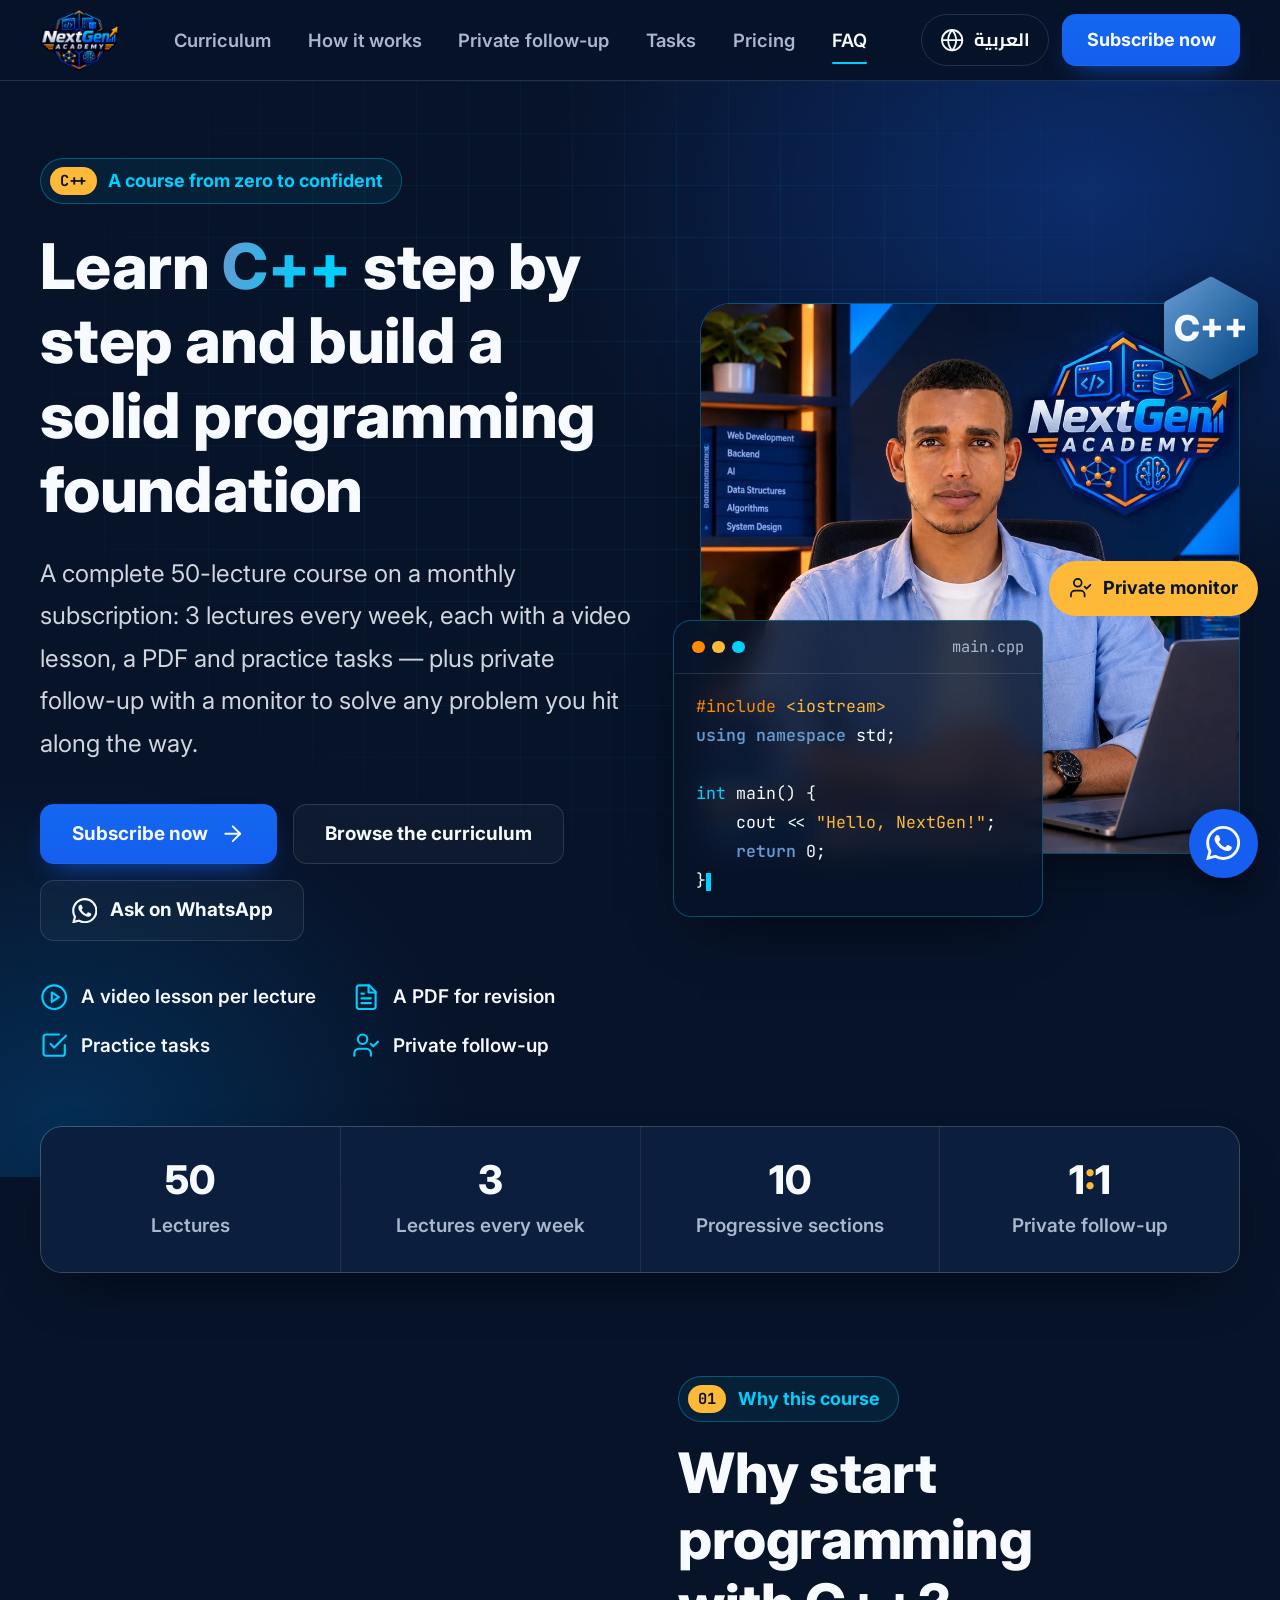
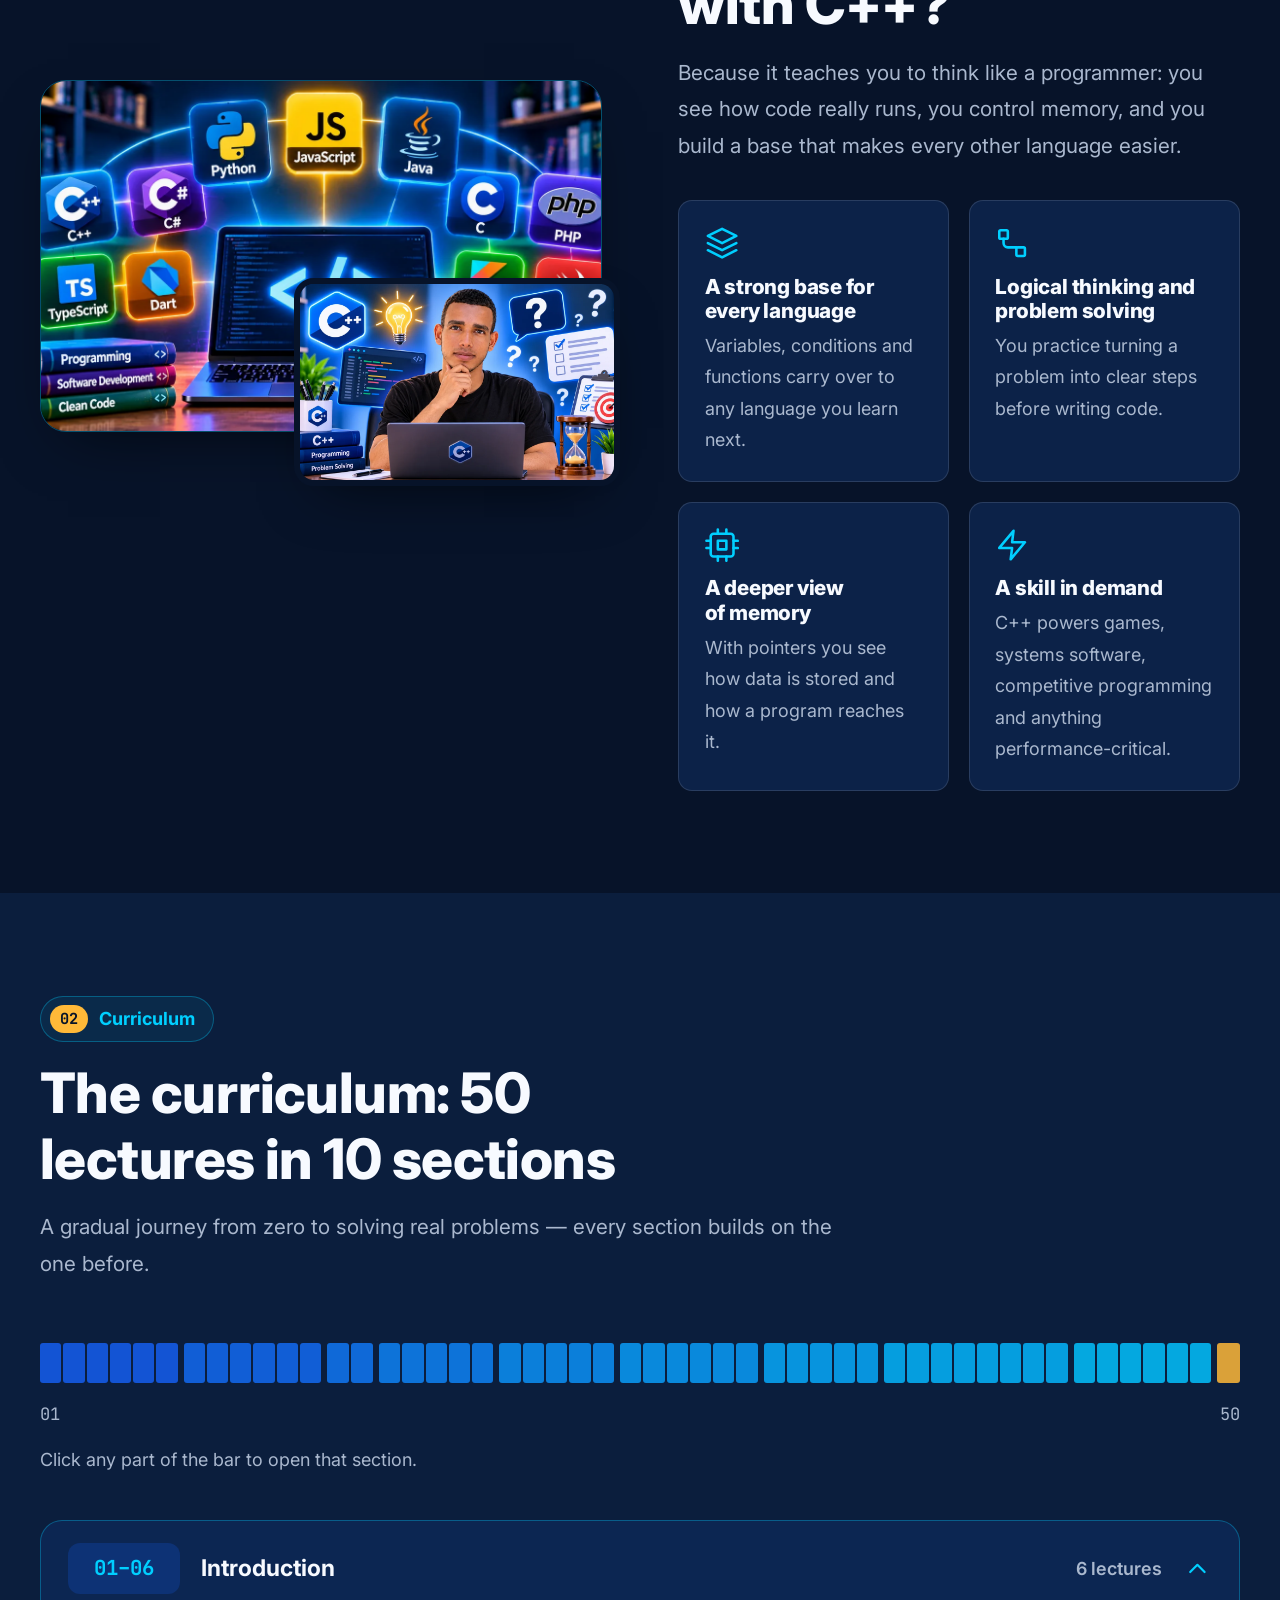
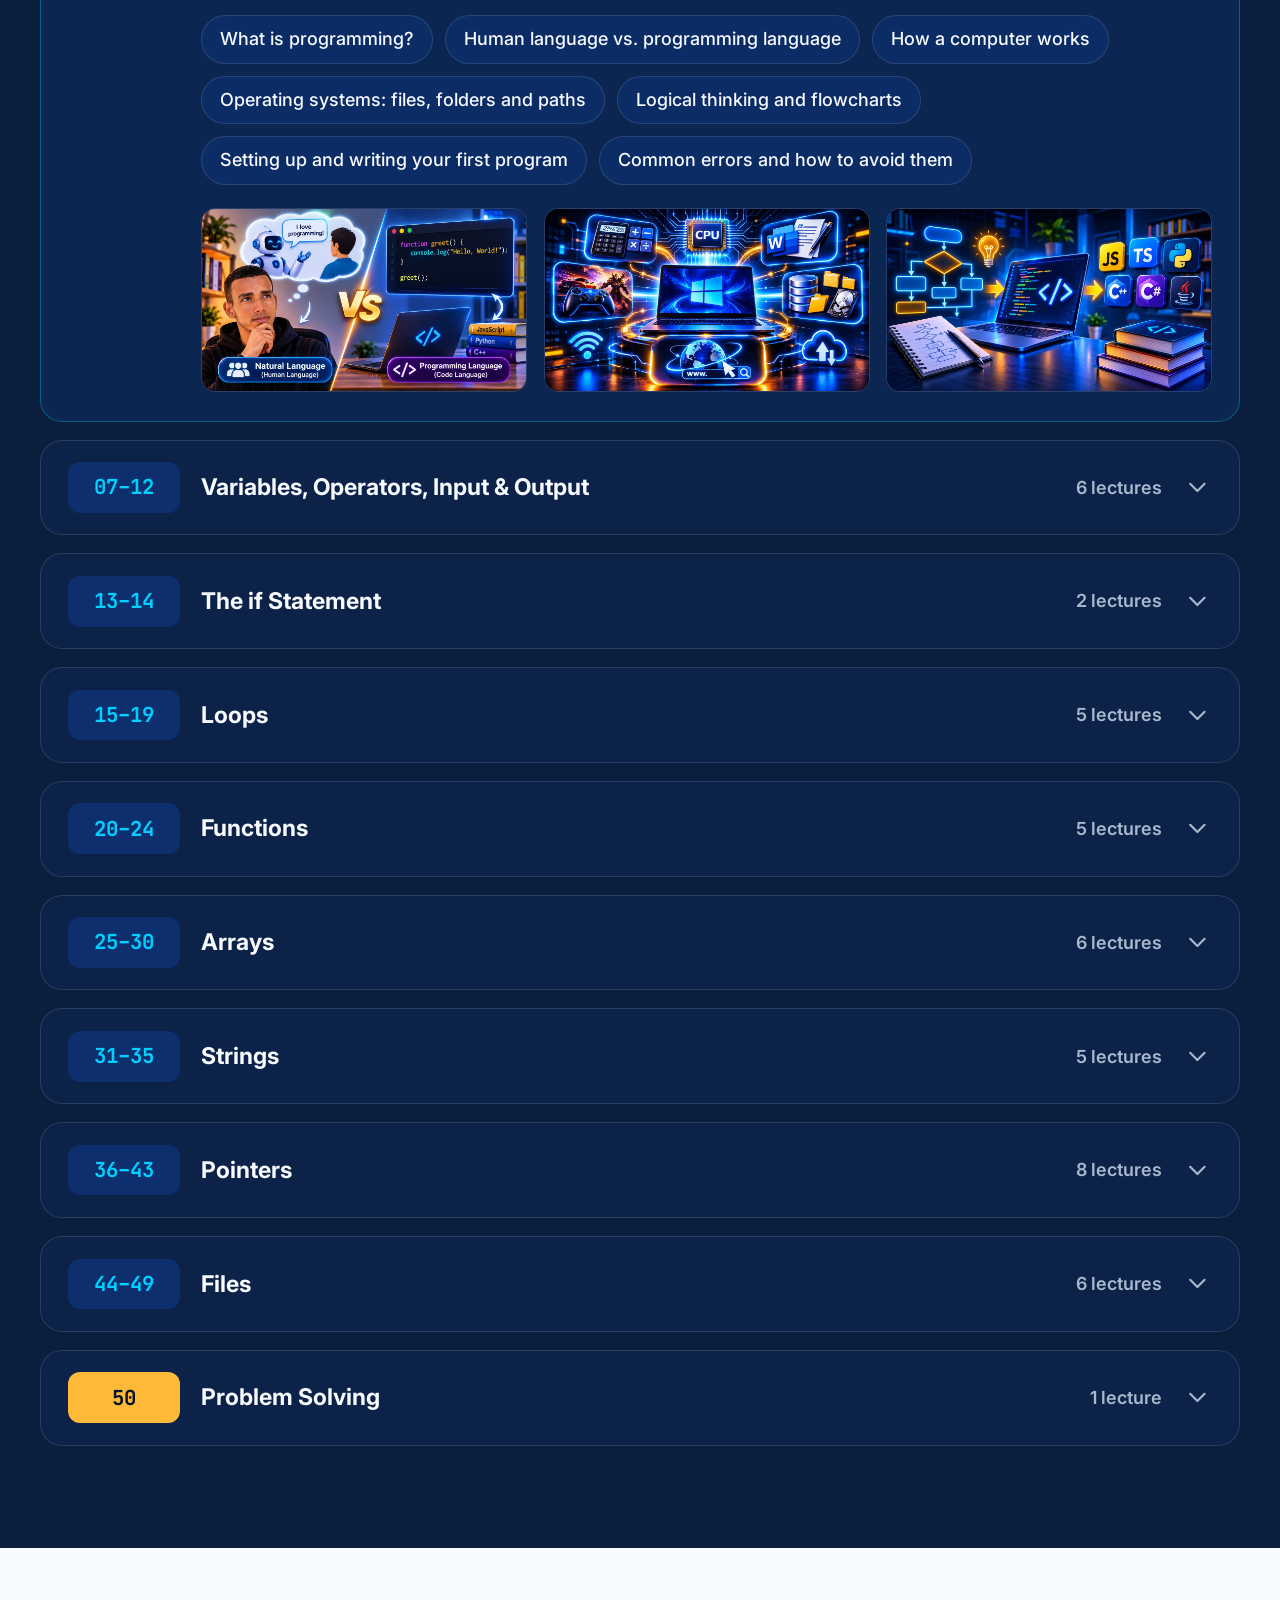
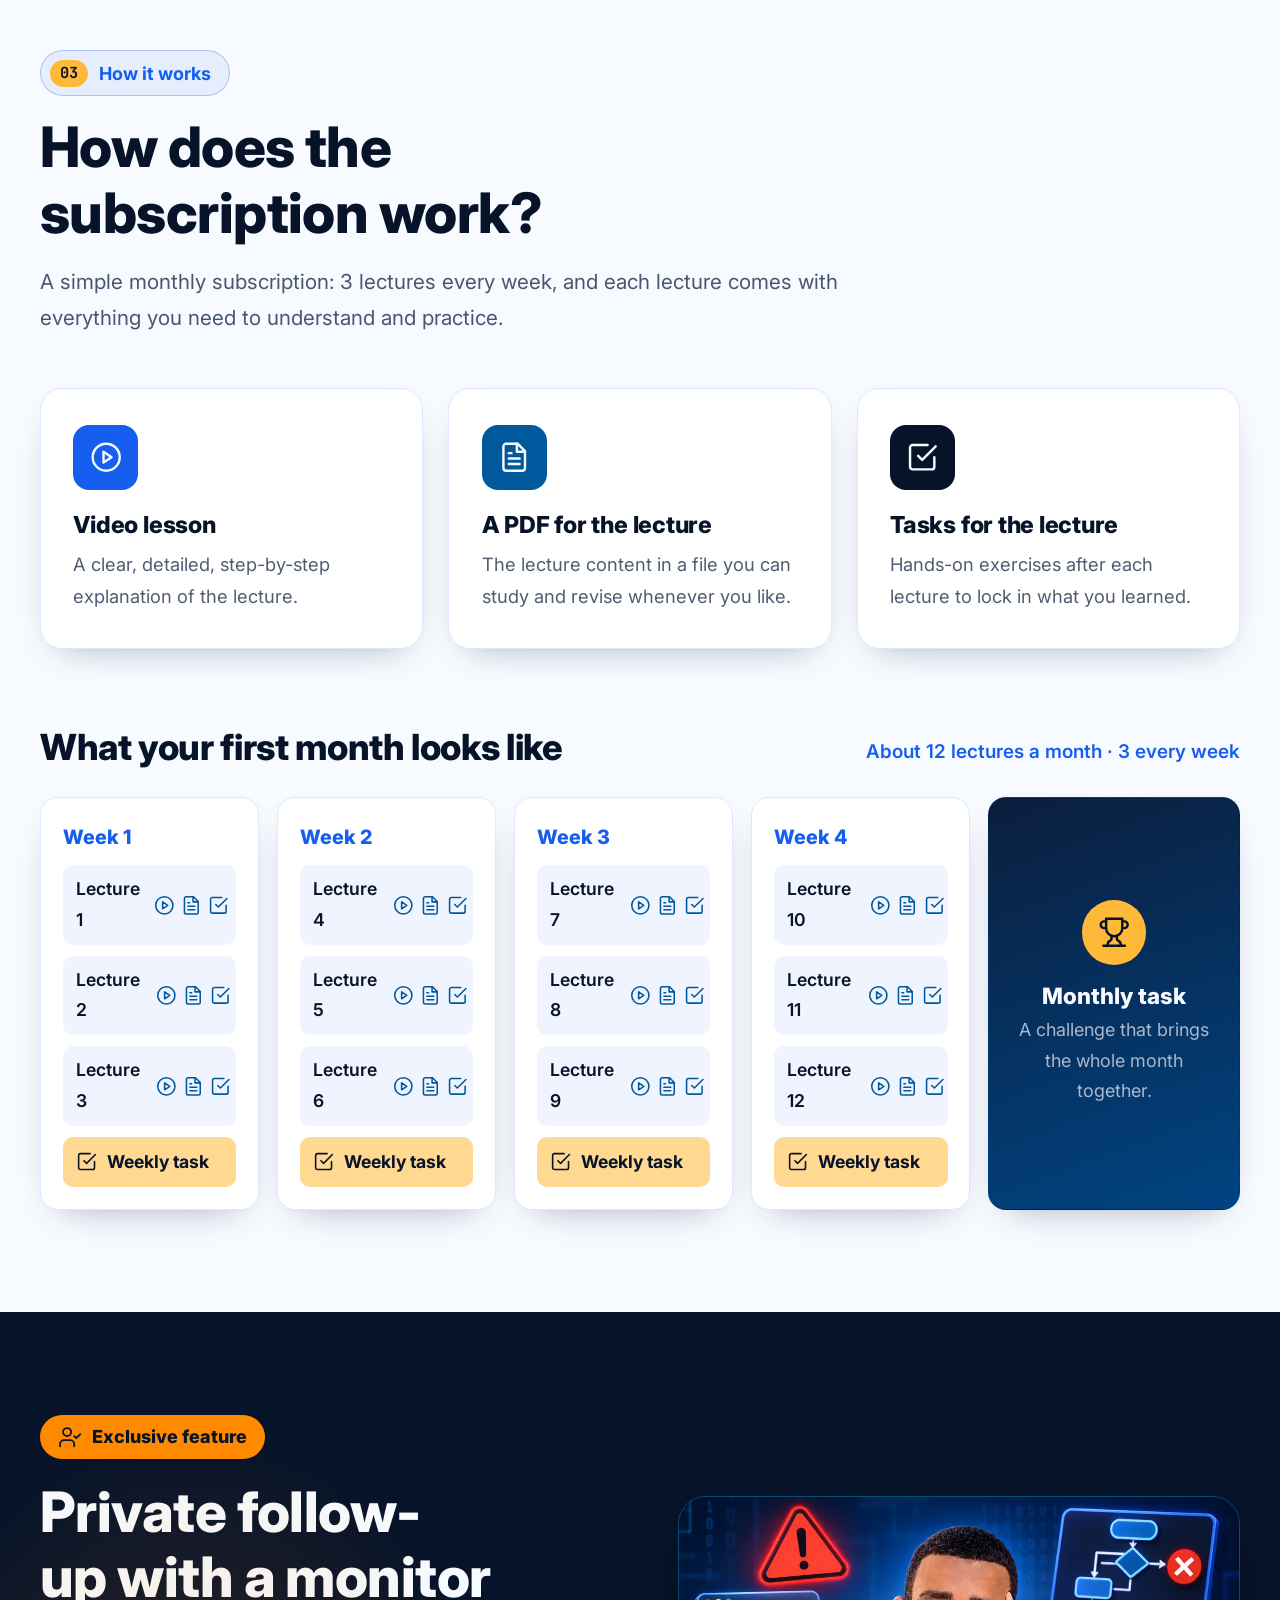
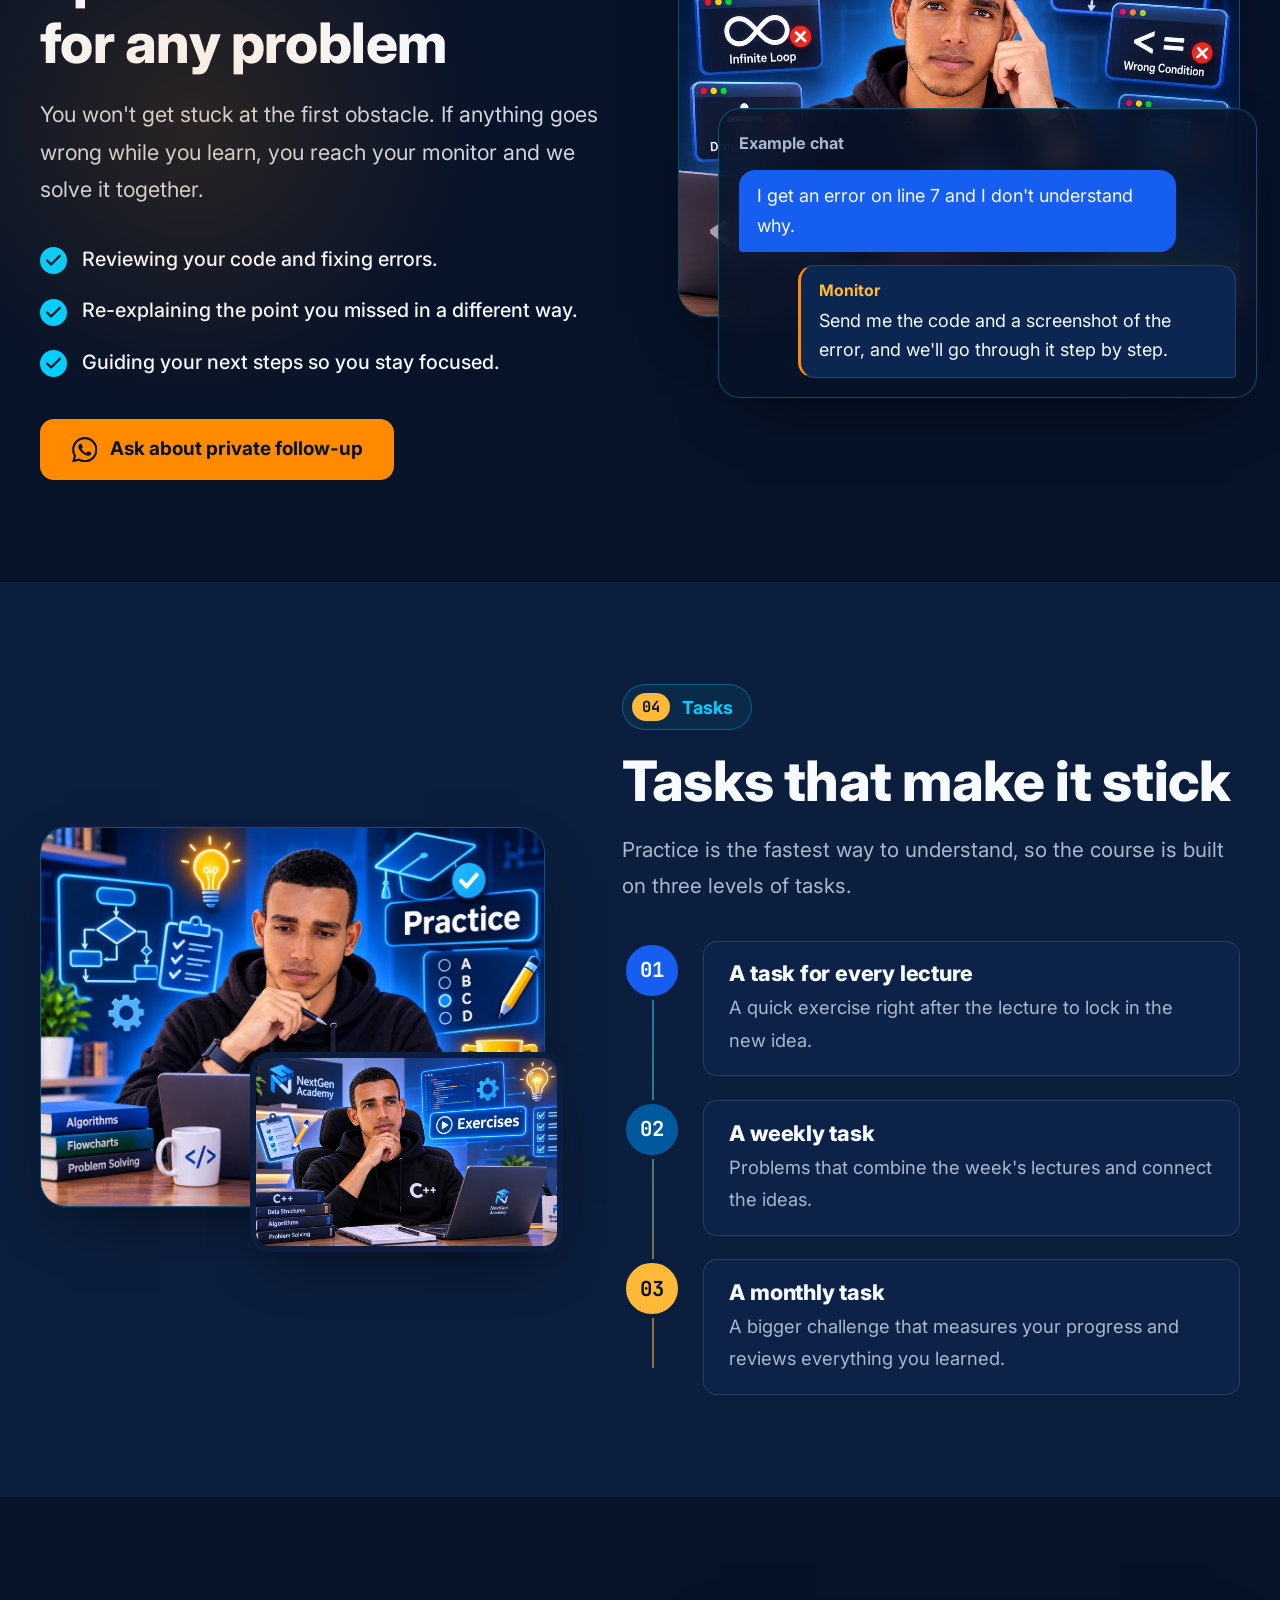
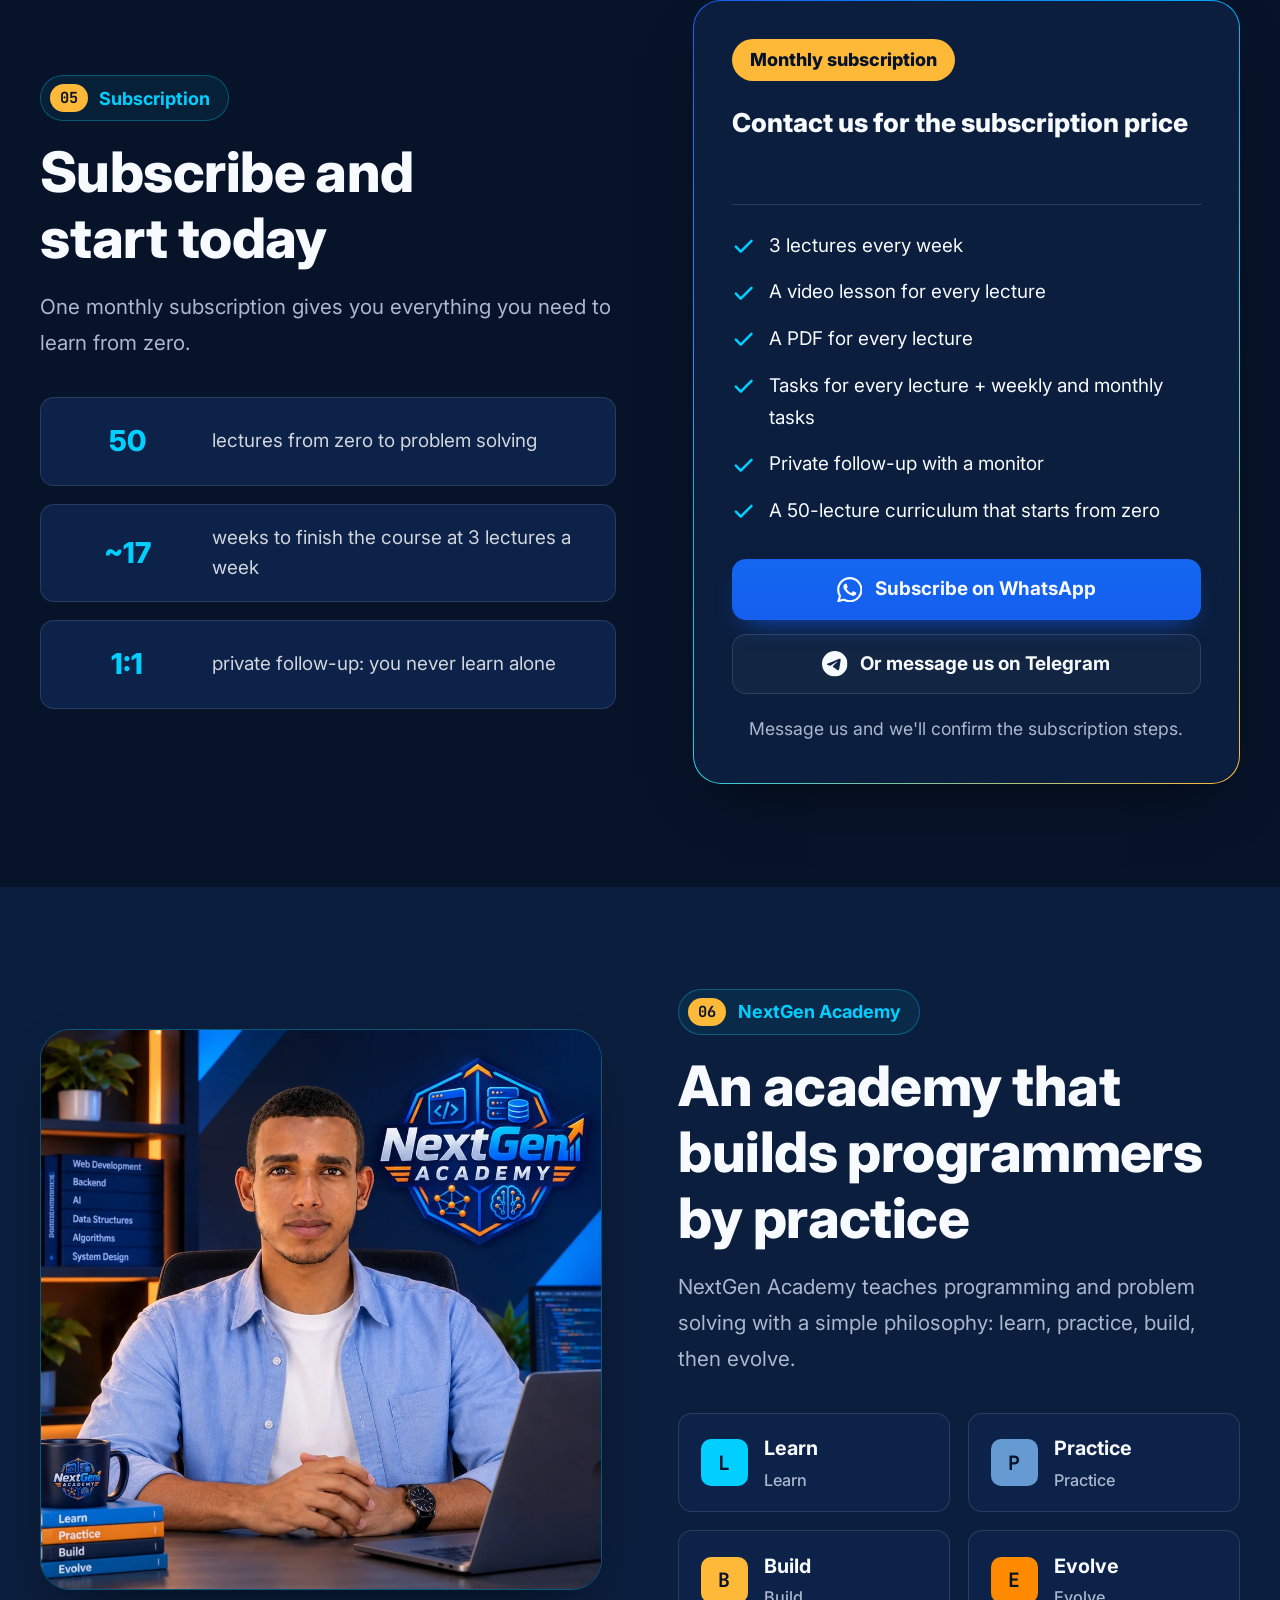
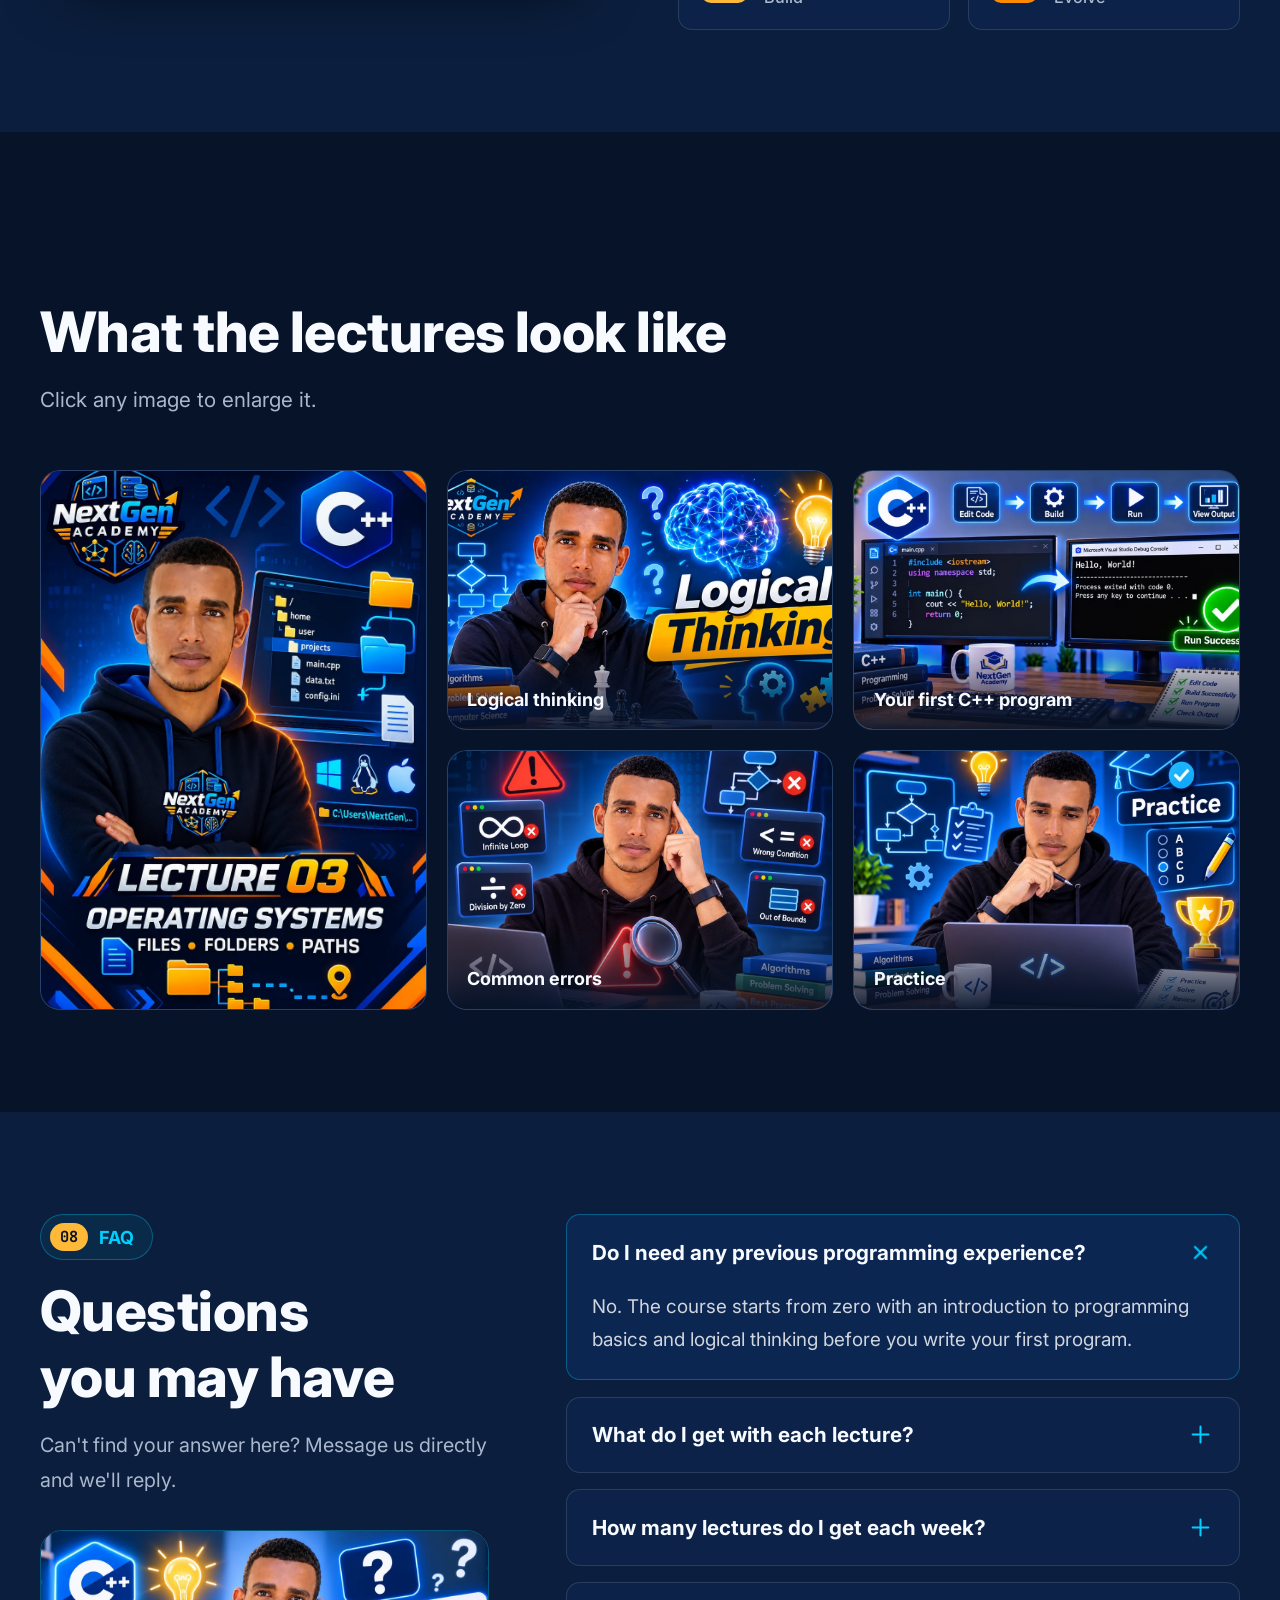
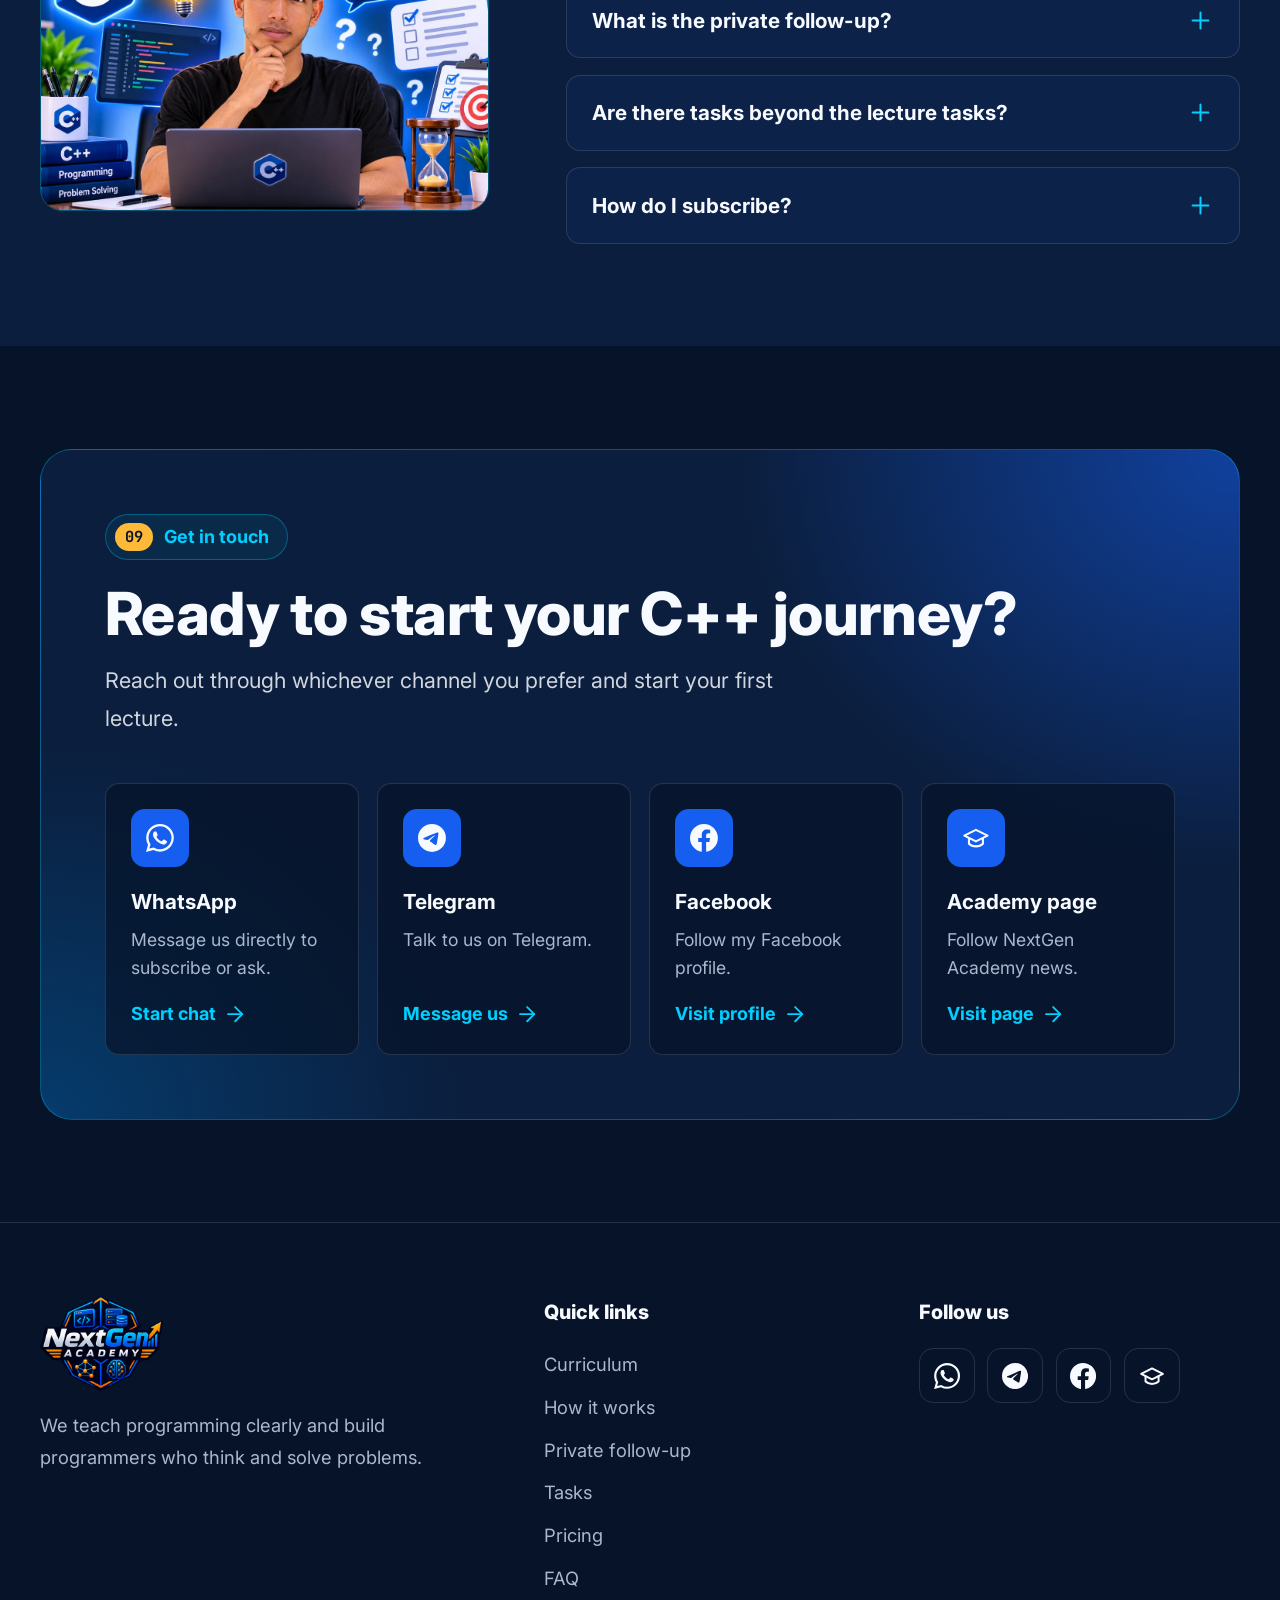
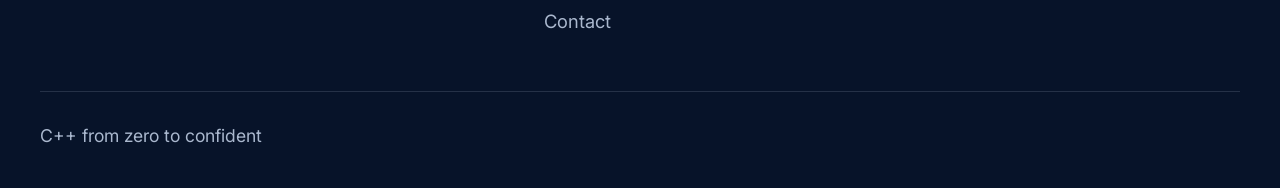
==== commit ed740865: "Update en.html" ====
--- a/en.html
+++ b/en.html
@@ -430,7 +430,7 @@
         </div>
       </div>
     </div>
-    <div class="footer-bottom"><span>© <span data-year>2026</span> NextGen Academy. All rights reserved.</span><span>C++ — from zero to confident</span></div>
+    <div class="footer-bottom"><span>C++ from zero to confident</span></div>
   </div>
 </footer>
 
